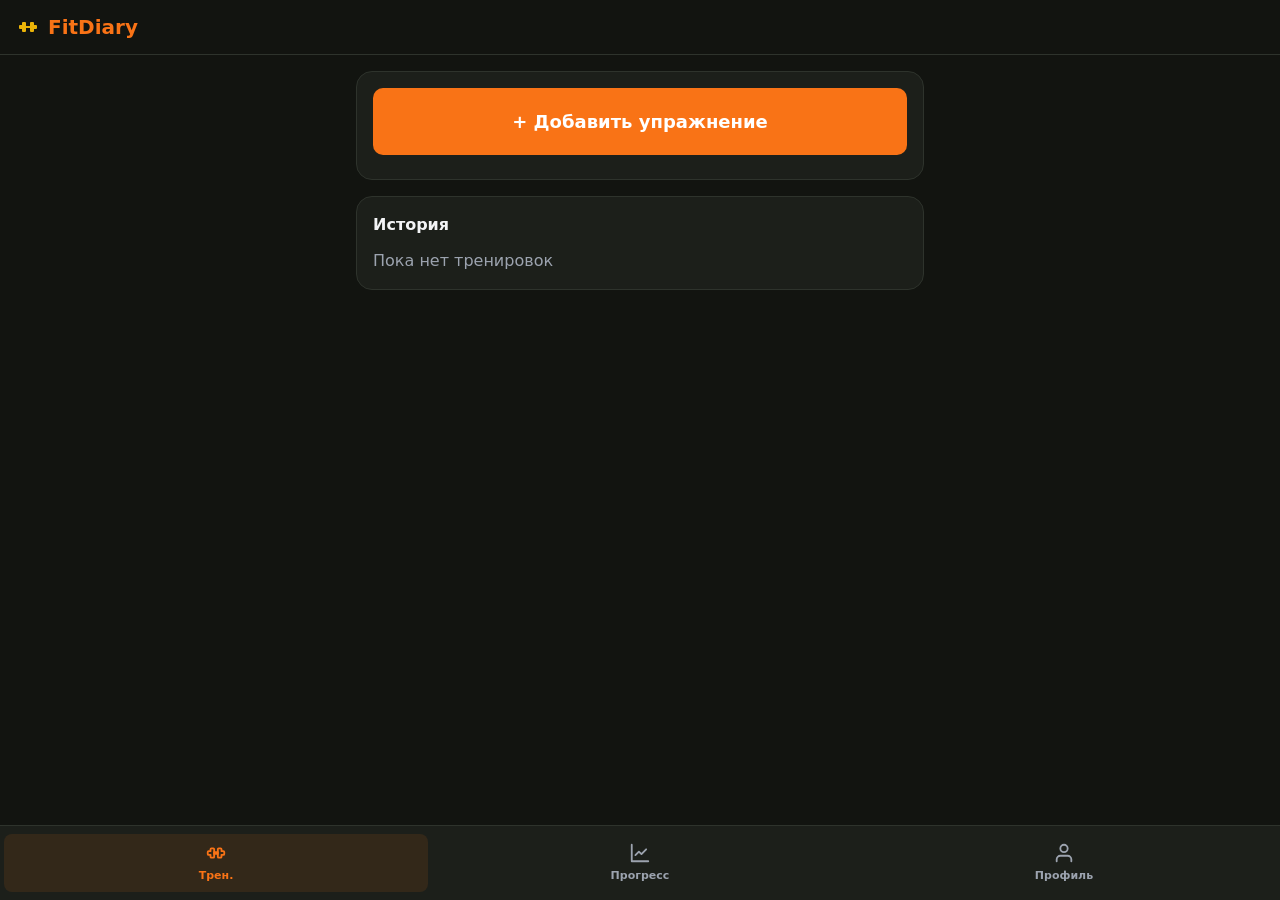
==== index.html @ 99a30a26 "Update index.html" ====
<!DOCTYPE html>
<html lang="ru">
<head>
<meta charset="utf-8">
<meta name="viewport" content="width=device-width,initial-scale=1,viewport-fit=cover">
<meta name="theme-color" content="#121410">
<title>FitDiary</title>
<link rel="manifest" href="manifest.json">
<link rel="stylesheet" href="style.css">
</head>
<body>

<div class="topbar">
  <h1>
    <svg viewBox="0 0 24 24"><path d="M4 14a1 1 0 0 1-1-1v-2a1 1 0 0 1 1-1h2V8a1 1 0 0 1 1-1h2a1 1 0 0 1 1 1v8a1 1 0 0 1-1 1H7a1 1 0 0 1-1-1v-2H4zm16 0a1 1 0 0 0 1-1v-2a1 1 0 0 0-1-1h-2V8a1 1 0 0 0-1-1h-2a1 1 0 0 0-1 1v8a1 1 0 0 0 1 1h2a1 1 0 0 0 1-1v-2h2z"/><path d="M10 11h4v2h-4z"/></svg>
    FitDiary
  </h1>
  <div id="timerDisplay" onclick="stopTimer()">00:00</div>
</div>

<main class="wrap">
  <!-- ТРЕНИРОВКА -->
  <section class="page on" id="page-workout">
    <div class="card">
      <button class="primary" onclick="openExModal()" style="padding: 20px; font-size: 18px;">+ Добавить упражнение</button>
    </div>

    <div id="activeSession" style="display:none;">
      <div class="card">
        <h2 id="sessionTitle">Тренировка</h2>
        <div id="sessionList"></div>
        <button class="primary" onclick="finishSession()" style="margin-top:15px;">Завершить тренировку</button>
        <button class="ghost" onclick="cancelSession()">Отменить</button>
      </div>
    </div>

    <div class="card">
      <h2>История</h2>
      <div id="historyList"></div>
    </div>
  </section>

  <!-- ПРОГРЕСС -->
  <section class="page" id="page-progress">
    <div class="card">
      <h2>Вес тела</h2>
      <div class="row">
        <div><label>Дата</label><input type="date" id="wDate"></div>
        <div><label>Вес (кг)</label><input type="number" id="wKg" step="0.1"></div>
      </div>
      <button class="primary" onclick="addWeight()">Сохранить</button>
      <div id="weightList" style="margin-top:15px;"></div>
    </div>

    <div class="card">
      <h2>Карта мышц</h2>
      <div id="muscleMap"></div>
    </div>
  </section>

  <!-- ПРОФИЛЬ -->
  <section class="page" id="page-profile">
    <div class="card" style="text-align:center;">
      <div class="avatar-container">
        <div class="avatar-flame" id="flameIcon">
          <svg viewBox="0 0 24 24" width="60" height="60" fill="var(--acc2)"><path d="M12 23c-4.4 0-8-3.6-8-8 0-3 2-5.7 4-7.5.5 2 1.5 3.5 3 4.5.5-4 3.5-7 7-8 0 3.5 2 6 3 7.5 1 1.5 1 3.5 1 3.5 0 4.4-3.6 8-8 8z"/></svg>
        </div>
        <div class="avatar-bg" id="profileAvatar"></div>
      </div>
      <input type="text" id="userName" placeholder="Ваше имя" style="text-align:center; font-size:20px; font-weight:700; background:transparent; border:none; border-bottom:1px solid var(--line);" onchange="saveName(this.value)">
    </div>

    <div class="card">
      <div class="streak-box">
        <div class="streak-num" id="streakDisplay">0</div>
        <div class="streak-label">🔥 дней подряд</div>
        <div style="font-size:12px; color:var(--muted); margin-top:10px;">Лучшая серия: <span id="bestStreak">0</span></div>
      </div>
    </div>

    <div class="card">
      <h2>Настройки</h2>
      <label>Пол (иконка)</label>
      <select id="genderSetting" onchange="saveGender(this.value)">
        <option value="male">Мужской</option>
        <option value="female">Женский</option>
      </select>
      <label>Таймер отдыха (сек)</label>
      <select id="timerSetting" onchange="saveTimer(this.value)">
        <option value="60">60</option>
        <option value="90">90</option>
        <option value="120">120</option>
      </select>
      <button class="danger" onclick="resetData()" style="margin-top:10px;">Сбросить все данные</button>
    </div>
  </section>
</main>

<!-- МОДАЛЬНОЕ ОКНО -->
<div class="modal" id="exModal">
  <div class="modal-content">
    <span class="modal-close" onclick="closeExModal()">&times;</span>
    <h3>База упражнений</h3>
    <input type="text" id="modalSearch" placeholder="Поиск..." onkeyup="filterEx()">
    <div id="exListContainer" style="overflow-y: auto; flex: 1;"></div>
  </div>
</div>

<nav class="bottom">
  <button data-tab="workout" class="on" onclick="switchTab('workout', this)">
    <svg viewBox="0 0 24 24"><path d="M4 14a1 1 0 0 1-1-1v-2a1 1 0 0 1 1-1h2V8a1 1 0 0 1 1-1h2a1 1 0 0 1 1 1v8a1 1 0 0 1-1 1H7a1 1 0 0 1-1-1v-2H4zm16 0a1 1 0 0 0 1-1v-2a1 1 0 0 0-1-1h-2V8a1 1 0 0 0-1-1h-2a1 1 0 0 0-1 1v8a1 1 0 0 0 1 1h2a1 1 0 0 0 1-1v-2h2z"/><path d="M10 11h4v2h-4z"/></svg>
    Трен.
  </button>
  <button data-tab="progress" onclick="switchTab('progress', this)">
    <svg viewBox="0 0 24 24"><path d="M3 3v18h18"/><path d="M18.7 8l-5.1 5.2-2.8-2.7L7 14.3"/></svg>
    Прогресс
  </button>
  <button data-tab="profile" onclick="switchTab('profile', this)">
    <svg viewBox="0 0 24 24"><path d="M20 21v-2a4 4 0 0 0-4-4H8a4 4 0 0 0-4 4v2"/><circle cx="12" cy="7" r="4"/></svg>
    Профиль
  </button>
</nav>

<script src="app.js"></script>
</body>
</html>
---- style.css ----
:root {
  --bg: #121410;
  --card: #1c1f1a;
  --line: #2e332c;
  --text: #f3f4f6;
  --muted: #9ca3af;
  --acc: #f97316;
  --acc2: #eab308;
  --ok: #22c55e;
  --del: #ef4444;
}
* { box-sizing: border-box; -webkit-tap-highlight-color: transparent; }
body { margin: 0; font: 16px/1.5 system-ui, -apple-system, sans-serif; background: var(--bg); color: var(--text); padding-bottom: 90px; }

/* ШАПКА */
.topbar { position: sticky; top: 0; z-index: 20; background: var(--bg); padding: 12px 16px; border-bottom: 1px solid var(--line); display: flex; justify-content: space-between; align-items: center; }
.topbar h1 { font-size: 20px; margin: 0; font-weight: 800; color: var(--acc); display: flex; align-items: center; gap: 8px; }
.topbar h1 svg { width: 24px; height: 24px; fill: var(--acc2); }
#timerDisplay { display: none; font-size: 20px; font-weight: 800; color: var(--acc2); background: rgba(234, 179, 8, 0.1); padding: 4px 12px; border-radius: 8px; border: 1px solid var(--acc2); cursor: pointer; }

/* СТРАНИЦЫ И КАРТОЧКИ */
.wrap { max-width: 600px; margin: 0 auto; padding: 16px; }
.page { display: none; }
.page.on { display: block; animation: fadeIn 0.3s ease-out; }
@keyframes fadeIn { from { opacity: 0; transform: translateY(5px); } to { opacity: 1; transform: translateY(0); } }
.card { background: var(--card); border: 1px solid var(--line); border-radius: 16px; padding: 16px; margin-bottom: 16px; }
h2 { font-size: 16px; margin: 0 0 12px; color: var(--text); font-weight: 700; display: flex; justify-content: space-between; align-items: center; }
label { display: block; font-size: 13px; color: var(--muted); margin-bottom: 6px; }

/* ИНПУТЫ И КНОПКИ */
input, select { width: 100%; padding: 12px; border-radius: 10px; border: 1px solid var(--line); background: var(--bg); color: var(--text); font-size: 16px; margin-bottom: 10px; }
input:focus, select:focus { outline: none; border-color: var(--acc); }
.row { display: grid; grid-template-columns: 1fr 1fr; gap: 10px; }
button { font: inherit; cursor: pointer; border-radius: 10px; border: none; background: var(--line); color: var(--text); padding: 14px; font-weight: 700; width: 100%; margin-bottom: 8px; transition: 0.1s; display: flex; align-items: center; justify-content: center; gap: 8px; }
button:active { transform: scale(0.98); }
button.primary { background: var(--acc); color: #fff; }
button.ghost { background: transparent; border: 1px dashed var(--line); }
button.danger { background: rgba(239, 68, 68, 0.1); color: var(--del); border: 1px solid var(--del); }

/* МОДАЛЬНОЕ ОКНО */
.modal { position: fixed; top: 0; left: 0; right: 0; bottom: 0; background: rgba(0,0,0,0.8); z-index: 1000; display: none; align-items: center; justify-content: center; padding: 20px; }
.modal.on { display: flex; }
.modal-content { background: var(--card); border-radius: 16px; padding: 20px; width: 100%; max-width: 400px; position: relative; display: flex; flex-direction: column; max-height: 80vh; }
.modal-close { position: absolute; top: 10px; right: 15px; font-size: 28px; cursor: pointer; color: var(--muted); }
.ex-cat { font-size: 12px; font-weight: 800; color: var(--acc); margin: 15px 0 5px 0; text-transform: uppercase; }
.ex-item { padding: 12px; border-bottom: 1px solid var(--line); font-size: 15px; cursor: pointer; display: flex; justify-content: space-between; align-items: center; }
.ex-item:active { background: var(--line); }
.ex-item::after { content: '+'; font-size: 20px; color: var(--acc); font-weight: bold; }

/* ТРЕНИРОВКА */
.sess-ex { background: var(--bg); border-radius: 10px; padding: 12px; margin-bottom: 10px; border-left: 3px solid var(--acc); }
.sess-ex-title { font-weight: 700; font-size: 16px; margin-bottom: 4px; color: var(--text); }
.last-time { font-size: 12px; color: var(--acc2); margin-bottom: 10px; font-weight: 600; }
.set-row { display: flex; align-items: center; gap: 8px; margin-bottom: 6px; }
.set-num { font-size: 12px; color: var(--muted); width: 50px; font-weight: 700; }
.set-row input { margin: 0; padding: 8px; font-size: 14px; text-align: center; }
.set-row button { width: 36px; padding: 8px; margin: 0; background: rgba(239, 68, 68, 0.1); color: var(--del); font-size: 18px; line-height: 1; border-radius: 8px; }

/* ИСТОРИЯ */
.hist-item { background: var(--bg); border-radius: 12px; padding: 12px; margin-bottom: 10px; border: 1px solid var(--line); }
.hist-header { display: flex; justify-content: space-between; align-items: center; border-bottom: 1px solid var(--line); padding-bottom: 8px; margin-bottom: 8px; }
.hist-date { font-weight: 700; color: var(--acc); font-size: 15px; }
.hist-total { font-size: 12px; color: var(--muted); background: var(--card); padding: 2px 8px; border-radius: 10px; }
.hist-ex { font-size: 13px; margin-bottom: 4px; display: flex; justify-content: space-between; }
.hist-ex-name { font-weight: 600; }
.hist-ex-sets { color: var(--muted); }

/* ПРОФИЛЬ И АВАТАР */
.avatar-container { position: relative; width: 100px; height: 100px; margin: 0 auto 15px; }
.avatar-bg { width: 100%; height: 100%; border-radius: 50%; background: var(--bg); border: 2px solid var(--line); display: flex; align-items: center; justify-content: center; overflow: hidden; position: relative; z-index: 2; }
.avatar-bg svg { width: 60px; height: 60px; fill: var(--muted); }
.avatar-flame { position: absolute; top: -15px; left: 50%; transform: translateX(-50%); z-index: 1; opacity: 0; transition: 0.5s; }
.avatar-flame.active { opacity: 1; }
.streak-box { text-align: center; }
.streak-num { font-size: 48px; font-weight: 900; color: var(--acc2); line-height: 1; text-shadow: 0 0 20px rgba(234, 179, 8, 0.3); }
.streak-label { font-size: 14px; color: var(--muted); margin-top: 5px; }

/* НИЖНЯЯ ПАНЕЛЬ */
.bottom { position: fixed; left: 0; right: 0; bottom: 0; z-index: 999; display: flex; background: var(--card); border-top: 1px solid var(--line); padding: 8px 4px; padding-bottom: calc(8px + env(safe-area-inset-bottom)); }
.bottom button { flex: 1; background: transparent; color: var(--muted); padding: 8px; font-size: 11px; border-radius: 8px; margin: 0; display: flex; flex-direction: column; align-items: center; gap: 4px; font-weight: 700; }
.bottom button svg { width: 22px; height: 22px; stroke: currentColor; fill: none; stroke-width: 2; stroke-linecap: round; stroke-linejoin: round; }
.bottom button.on { color: var(--acc); background: rgba(249, 115, 22, 0.1); }

/* КАРТА МЫШЦ */
.muscle-bar { display: flex; align-items: center; margin-bottom: 8px; font-size: 14px; }
.muscle-name { width: 80px; color: var(--muted); }
.muscle-progress { flex: 1; height: 10px; background: var(--bg); border-radius: 5px; overflow: hidden; margin: 0 10px; }
.muscle-fill { height: 100%; background: var(--acc); border-radius: 5px; }
.muscle-percent { width: 40px; text-align: right; font-weight: 700; }
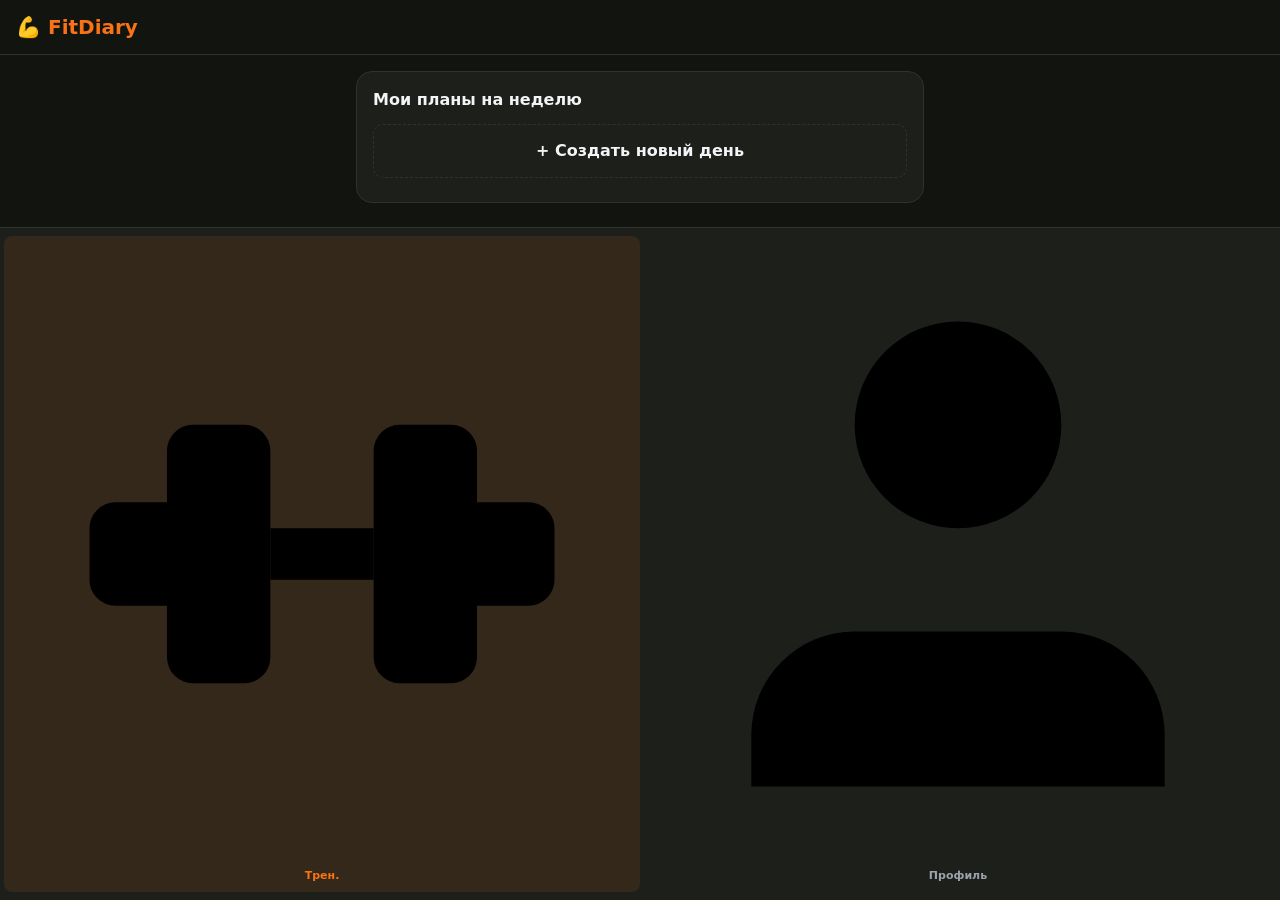
==== commit d2d4a3a5: "Update index.html" ====
--- a/index.html
+++ b/index.html
@@ -11,80 +11,41 @@
 <body>
 
 <div class="topbar">
-  <h1>
-    <svg viewBox="0 0 24 24"><path d="M4 14a1 1 0 0 1-1-1v-2a1 1 0 0 1 1-1h2V8a1 1 0 0 1 1-1h2a1 1 0 0 1 1 1v8a1 1 0 0 1-1 1H7a1 1 0 0 1-1-1v-2H4zm16 0a1 1 0 0 0 1-1v-2a1 1 0 0 0-1-1h-2V8a1 1 0 0 0-1-1h-2a1 1 0 0 0-1 1v8a1 1 0 0 0 1 1h2a1 1 0 0 0 1-1v-2h2z"/><path d="M10 11h4v2h-4z"/></svg>
-    FitDiary
-  </h1>
+  <h1>💪 FitDiary</h1>
   <div id="timerDisplay" onclick="stopTimer()">00:00</div>
 </div>
 
 <main class="wrap">
   <!-- ТРЕНИРОВКА -->
   <section class="page on" id="page-workout">
+    
     <div class="card">
-      <button class="primary" onclick="openExModal()" style="padding: 20px; font-size: 18px;">+ Добавить упражнение</button>
+      <h2>Мои планы на неделю</h2>
+      <div id="planList"></div>
+      <button class="ghost" onclick="createNewDay()">+ Создать новый день</button>
     </div>
 
     <div id="activeSession" style="display:none;">
       <div class="card">
         <h2 id="sessionTitle">Тренировка</h2>
         <div id="sessionList"></div>
-        <button class="primary" onclick="finishSession()" style="margin-top:15px;">Завершить тренировку</button>
+        <button class="primary" onclick="finishSession()" style="margin-top:15px;">Завершить</button>
         <button class="ghost" onclick="cancelSession()">Отменить</button>
       </div>
-    </div>
-
-    <div class="card">
-      <h2>История</h2>
-      <div id="historyList"></div>
-    </div>
-  </section>
-
-  <!-- ПРОГРЕСС -->
-  <section class="page" id="page-progress">
-    <div class="card">
-      <h2>Вес тела</h2>
-      <div class="row">
-        <div><label>Дата</label><input type="date" id="wDate"></div>
-        <div><label>Вес (кг)</label><input type="number" id="wKg" step="0.1"></div>
-      </div>
-      <button class="primary" onclick="addWeight()">Сохранить</button>
-      <div id="weightList" style="margin-top:15px;"></div>
-    </div>
-
-    <div class="card">
-      <h2>Карта мышц</h2>
-      <div id="muscleMap"></div>
     </div>
   </section>
 
   <!-- ПРОФИЛЬ -->
   <section class="page" id="page-profile">
     <div class="card" style="text-align:center;">
-      <div class="avatar-container">
-        <div class="avatar-flame" id="flameIcon">
-          <svg viewBox="0 0 24 24" width="60" height="60" fill="var(--acc2)"><path d="M12 23c-4.4 0-8-3.6-8-8 0-3 2-5.7 4-7.5.5 2 1.5 3.5 3 4.5.5-4 3.5-7 7-8 0 3.5 2 6 3 7.5 1 1.5 1 3.5 1 3.5 0 4.4-3.6 8-8 8z"/></svg>
-        </div>
-        <div class="avatar-bg" id="profileAvatar"></div>
+      <div class="avatar-bg">
+        <svg viewBox="0 0 24 24"><circle cx="12" cy="5" r="3"/><path d="M9 10h6v7h-2v6h-2v-6H9v-7z"/></svg>
       </div>
       <input type="text" id="userName" placeholder="Ваше имя" style="text-align:center; font-size:20px; font-weight:700; background:transparent; border:none; border-bottom:1px solid var(--line);" onchange="saveName(this.value)">
     </div>
 
     <div class="card">
-      <div class="streak-box">
-        <div class="streak-num" id="streakDisplay">0</div>
-        <div class="streak-label">🔥 дней подряд</div>
-        <div style="font-size:12px; color:var(--muted); margin-top:10px;">Лучшая серия: <span id="bestStreak">0</span></div>
-      </div>
-    </div>
-
-    <div class="card">
       <h2>Настройки</h2>
-      <label>Пол (иконка)</label>
-      <select id="genderSetting" onchange="saveGender(this.value)">
-        <option value="male">Мужской</option>
-        <option value="female">Женский</option>
-      </select>
       <label>Таймер отдыха (сек)</label>
       <select id="timerSetting" onchange="saveTimer(this.value)">
         <option value="60">60</option>
@@ -96,11 +57,11 @@
   </section>
 </main>
 
-<!-- МОДАЛЬНОЕ ОКНО -->
+<!-- МОДАЛЬНОЕ ОКНО (ВЫБОР УПРАЖНЕНИЙ) -->
 <div class="modal" id="exModal">
   <div class="modal-content">
     <span class="modal-close" onclick="closeExModal()">&times;</span>
-    <h3>База упражнений</h3>
+    <h3 id="modalTitle">Выбор</h3>
     <input type="text" id="modalSearch" placeholder="Поиск..." onkeyup="filterEx()">
     <div id="exListContainer" style="overflow-y: auto; flex: 1;"></div>
   </div>
@@ -111,10 +72,6 @@
     <svg viewBox="0 0 24 24"><path d="M4 14a1 1 0 0 1-1-1v-2a1 1 0 0 1 1-1h2V8a1 1 0 0 1 1-1h2a1 1 0 0 1 1 1v8a1 1 0 0 1-1 1H7a1 1 0 0 1-1-1v-2H4zm16 0a1 1 0 0 0 1-1v-2a1 1 0 0 0-1-1h-2V8a1 1 0 0 0-1-1h-2a1 1 0 0 0-1 1v8a1 1 0 0 0 1 1h2a1 1 0 0 0 1-1v-2h2z"/><path d="M10 11h4v2h-4z"/></svg>
     Трен.
   </button>
-  <button data-tab="progress" onclick="switchTab('progress', this)">
-    <svg viewBox="0 0 24 24"><path d="M3 3v18h18"/><path d="M18.7 8l-5.1 5.2-2.8-2.7L7 14.3"/></svg>
-    Прогресс
-  </button>
   <button data-tab="profile" onclick="switchTab('profile', this)">
     <svg viewBox="0 0 24 24"><path d="M20 21v-2a4 4 0 0 0-4-4H8a4 4 0 0 0-4 4v2"/><circle cx="12" cy="7" r="4"/></svg>
     Профиль
--- a/style.css
+++ b/style.css
@@ -1,43 +1,29 @@
 :root {
-  --bg: #121410;
-  --card: #1c1f1a;
-  --line: #2e332c;
-  --text: #f3f4f6;
-  --muted: #9ca3af;
-  --acc: #f97316;
-  --acc2: #eab308;
-  --ok: #22c55e;
-  --del: #ef4444;
+  --bg: #121410; --card: #1c1f1a; --line: #2e332c; --text: #f3f4f6;
+  --muted: #9ca3af; --acc: #f97316; --acc2: #eab308; --ok: #22c55e; --del: #ef4444;
 }
 * { box-sizing: border-box; -webkit-tap-highlight-color: transparent; }
-body { margin: 0; font: 16px/1.5 system-ui, -apple-system, sans-serif; background: var(--bg); color: var(--text); padding-bottom: 90px; }
+body { margin: 0; font: 16px/1.5 system-ui, sans-serif; background: var(--bg); color: var(--text); padding-bottom: 90px; }
 
-/* ШАПКА */
 .topbar { position: sticky; top: 0; z-index: 20; background: var(--bg); padding: 12px 16px; border-bottom: 1px solid var(--line); display: flex; justify-content: space-between; align-items: center; }
-.topbar h1 { font-size: 20px; margin: 0; font-weight: 800; color: var(--acc); display: flex; align-items: center; gap: 8px; }
-.topbar h1 svg { width: 24px; height: 24px; fill: var(--acc2); }
+.topbar h1 { font-size: 20px; margin: 0; font-weight: 800; color: var(--acc); }
 #timerDisplay { display: none; font-size: 20px; font-weight: 800; color: var(--acc2); background: rgba(234, 179, 8, 0.1); padding: 4px 12px; border-radius: 8px; border: 1px solid var(--acc2); cursor: pointer; }
 
-/* СТРАНИЦЫ И КАРТОЧКИ */
 .wrap { max-width: 600px; margin: 0 auto; padding: 16px; }
 .page { display: none; }
-.page.on { display: block; animation: fadeIn 0.3s ease-out; }
-@keyframes fadeIn { from { opacity: 0; transform: translateY(5px); } to { opacity: 1; transform: translateY(0); } }
+.page.on { display: block; }
 .card { background: var(--card); border: 1px solid var(--line); border-radius: 16px; padding: 16px; margin-bottom: 16px; }
 h2 { font-size: 16px; margin: 0 0 12px; color: var(--text); font-weight: 700; display: flex; justify-content: space-between; align-items: center; }
 label { display: block; font-size: 13px; color: var(--muted); margin-bottom: 6px; }
 
-/* ИНПУТЫ И КНОПКИ */
 input, select { width: 100%; padding: 12px; border-radius: 10px; border: 1px solid var(--line); background: var(--bg); color: var(--text); font-size: 16px; margin-bottom: 10px; }
-input:focus, select:focus { outline: none; border-color: var(--acc); }
-.row { display: grid; grid-template-columns: 1fr 1fr; gap: 10px; }
 button { font: inherit; cursor: pointer; border-radius: 10px; border: none; background: var(--line); color: var(--text); padding: 14px; font-weight: 700; width: 100%; margin-bottom: 8px; transition: 0.1s; display: flex; align-items: center; justify-content: center; gap: 8px; }
-button:active { transform: scale(0.98); }
 button.primary { background: var(--acc); color: #fff; }
 button.ghost { background: transparent; border: 1px dashed var(--line); }
 button.danger { background: rgba(239, 68, 68, 0.1); color: var(--del); border: 1px solid var(--del); }
+.row { display: grid; grid-template-columns: 1fr 1fr; gap: 10px; }
 
-/* МОДАЛЬНОЕ ОКНО */
+/* Модальное окно */
 .modal { position: fixed; top: 0; left: 0; right: 0; bottom: 0; background: rgba(0,0,0,0.8); z-index: 1000; display: none; align-items: center; justify-content: center; padding: 20px; }
 .modal.on { display: flex; }
 .modal-content { background: var(--card); border-radius: 16px; padding: 20px; width: 100%; max-width: 400px; position: relative; display: flex; flex-direction: column; max-height: 80vh; }
@@ -47,43 +33,22 @@
 .ex-item:active { background: var(--line); }
 .ex-item::after { content: '+'; font-size: 20px; color: var(--acc); font-weight: bold; }
 
-/* ТРЕНИРОВКА */
+/* План и тренировка */
+.day-plan { background: var(--bg); border-radius: 12px; padding: 12px; margin-bottom: 10px; border-left: 3px solid var(--acc); display: flex; justify-content: space-between; align-items: center; }
+.day-plan-title { font-weight: 700; font-size: 16px; color: var(--text); }
+.day-plan-info { font-size: 12px; color: var(--muted); }
 .sess-ex { background: var(--bg); border-radius: 10px; padding: 12px; margin-bottom: 10px; border-left: 3px solid var(--acc); }
 .sess-ex-title { font-weight: 700; font-size: 16px; margin-bottom: 4px; color: var(--text); }
-.last-time { font-size: 12px; color: var(--acc2); margin-bottom: 10px; font-weight: 600; }
 .set-row { display: flex; align-items: center; gap: 8px; margin-bottom: 6px; }
 .set-num { font-size: 12px; color: var(--muted); width: 50px; font-weight: 700; }
 .set-row input { margin: 0; padding: 8px; font-size: 14px; text-align: center; }
 .set-row button { width: 36px; padding: 8px; margin: 0; background: rgba(239, 68, 68, 0.1); color: var(--del); font-size: 18px; line-height: 1; border-radius: 8px; }
 
-/* ИСТОРИЯ */
-.hist-item { background: var(--bg); border-radius: 12px; padding: 12px; margin-bottom: 10px; border: 1px solid var(--line); }
-.hist-header { display: flex; justify-content: space-between; align-items: center; border-bottom: 1px solid var(--line); padding-bottom: 8px; margin-bottom: 8px; }
-.hist-date { font-weight: 700; color: var(--acc); font-size: 15px; }
-.hist-total { font-size: 12px; color: var(--muted); background: var(--card); padding: 2px 8px; border-radius: 10px; }
-.hist-ex { font-size: 13px; margin-bottom: 4px; display: flex; justify-content: space-between; }
-.hist-ex-name { font-weight: 600; }
-.hist-ex-sets { color: var(--muted); }
-
-/* ПРОФИЛЬ И АВАТАР */
-.avatar-container { position: relative; width: 100px; height: 100px; margin: 0 auto 15px; }
-.avatar-bg { width: 100%; height: 100%; border-radius: 50%; background: var(--bg); border: 2px solid var(--line); display: flex; align-items: center; justify-content: center; overflow: hidden; position: relative; z-index: 2; }
-.avatar-bg svg { width: 60px; height: 60px; fill: var(--muted); }
-.avatar-flame { position: absolute; top: -15px; left: 50%; transform: translateX(-50%); z-index: 1; opacity: 0; transition: 0.5s; }
-.avatar-flame.active { opacity: 1; }
-.streak-box { text-align: center; }
-.streak-num { font-size: 48px; font-weight: 900; color: var(--acc2); line-height: 1; text-shadow: 0 0 20px rgba(234, 179, 8, 0.3); }
-.streak-label { font-size: 14px; color: var(--muted); margin-top: 5px; }
-
-/* НИЖНЯЯ ПАНЕЛЬ */
+/* Нижняя панель */
 .bottom { position: fixed; left: 0; right: 0; bottom: 0; z-index: 999; display: flex; background: var(--card); border-top: 1px solid var(--line); padding: 8px 4px; padding-bottom: calc(8px + env(safe-area-inset-bottom)); }
 .bottom button { flex: 1; background: transparent; color: var(--muted); padding: 8px; font-size: 11px; border-radius: 8px; margin: 0; display: flex; flex-direction: column; align-items: center; gap: 4px; font-weight: 700; }
-.bottom button svg { width: 22px; height: 22px; stroke: currentColor; fill: none; stroke-width: 2; stroke-linecap: round; stroke-linejoin: round; }
 .bottom button.on { color: var(--acc); background: rgba(249, 115, 22, 0.1); }
 
-/* КАРТА МЫШЦ */
-.muscle-bar { display: flex; align-items: center; margin-bottom: 8px; font-size: 14px; }
-.muscle-name { width: 80px; color: var(--muted); }
-.muscle-progress { flex: 1; height: 10px; background: var(--bg); border-radius: 5px; overflow: hidden; margin: 0 10px; }
-.muscle-fill { height: 100%; background: var(--acc); border-radius: 5px; }
-.muscle-percent { width: 40px; text-align: right; font-weight: 700; }
+/* Профиль (Аватар) */
+.avatar-bg { width: 100px; height: 100px; border-radius: 50%; background: var(--bg); border: 2px solid var(--line); display: flex; align-items: center; justify-content: center; margin: 0 auto 15px; }
+.avatar-bg svg { width: 60px; height: 60px; fill: var(--acc); }
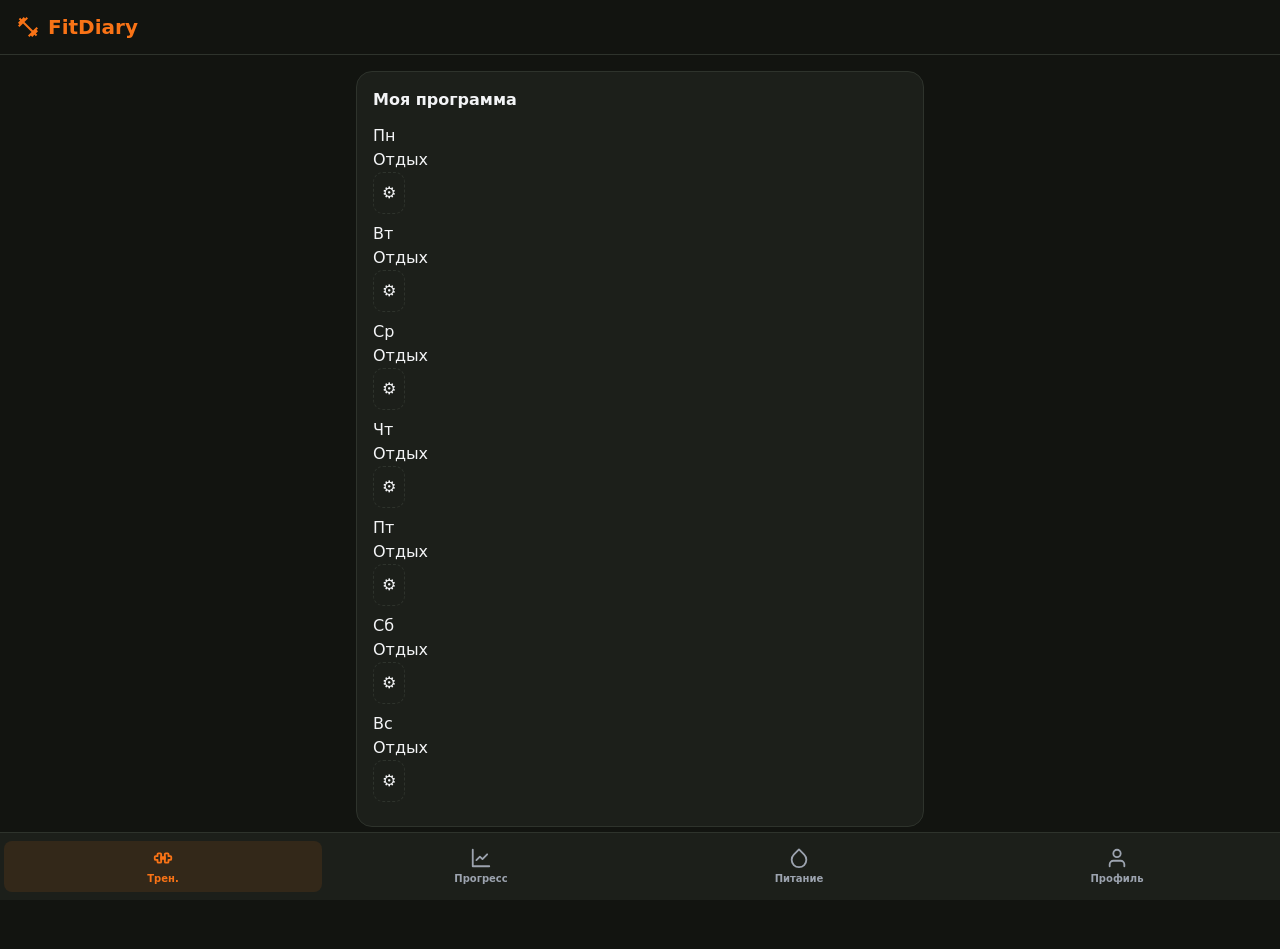
==== commit c6faa4c2: "Update index.html" ====
--- a/index.html
+++ b/index.html
@@ -11,18 +11,19 @@
 <body>
 
 <div class="topbar">
-  <h1>💪 FitDiary</h1>
+  <h1>
+    <svg viewBox="0 0 24 24" width="24" height="24" fill="var(--acc)"><path d="M20.57 14.86L22 13.43 20.57 12 17 15.57 8.43 7 12 3.43 10.57 2 9.14 3.43 7.71 2 5.57 4.14 4.14 2.71 2.71 4.14l1.43 1.43L2 7.71l1.43 1.43L2 10.57 3.43 12 7 8.43 15.57 17 12 20.57 13.43 22l1.43-1.43L16.29 22l2.14-2.14 1.43 1.43 1.43-1.43-1.43-1.43L22 16.29z"/></svg>
+    FitDiary
+  </h1>
   <div id="timerDisplay" onclick="stopTimer()">00:00</div>
 </div>
 
 <main class="wrap">
   <!-- ТРЕНИРОВКА -->
   <section class="page on" id="page-workout">
-    
     <div class="card">
-      <h2>Мои планы на неделю</h2>
+      <h2>Моя программа</h2>
       <div id="planList"></div>
-      <button class="ghost" onclick="createNewDay()">+ Создать новый день</button>
     </div>
 
     <div id="activeSession" style="display:none;">
@@ -32,6 +33,68 @@
         <button class="primary" onclick="finishSession()" style="margin-top:15px;">Завершить</button>
         <button class="ghost" onclick="cancelSession()">Отменить</button>
       </div>
+    </div>
+  </section>
+
+  <!-- ПРОГРЕСС -->
+  <section class="page" id="page-progress">
+    <div class="card">
+      <h2>Вес тела</h2>
+      <div class="row">
+        <div><label>Дата</label><input type="date" id="wDate"></div>
+        <div><label>Вес (кг)</label><input type="number" id="wKg" step="0.1"></div>
+      </div>
+      <button class="primary" onclick="addWeight()">Сохранить</button>
+      <div id="weightResult" class="gap" style="margin-top:10px;"></div>
+    </div>
+
+    <div class="card">
+      <h2>Замеры тела</h2>
+      <div class="row">
+        <div><label>Талия (см)</label><input type="number" id="mWaist" step="0.1"></div>
+        <div><label>Грудь (см)</label><input type="number" id="mChest" step="0.1"></div>
+        <div><label>Бицепс (см)</label><input type="number" id="mBiceps" step="0.1"></div>
+      </div>
+      <button class="primary" onclick="saveMeasure()">Сохранить</button>
+      <div id="measureResult" class="gap" style="margin-top:10px;"></div>
+    </div>
+
+    <div class="card">
+      <h2>Карта мышц</h2>
+      <div id="muscleMap"></div>
+    </div>
+
+    <div class="card">
+      <h2>История упражнений</h2>
+      <select id="historyEx" onchange="renderHistoryEx()"></select>
+      <div id="historyResult" class="gap" style="margin-top:10px;"></div>
+    </div>
+  </section>
+
+  <!-- ПИТАНИЕ -->
+  <section class="page" id="page-nutrition">
+    <div class="card water-card">
+      <h2 style="color:#fff;">Вода</h2>
+      <div style="font-size:24px; font-weight:800;" id="waterText">0 / 2000 мл</div>
+      <div class="water-progress"><div class="water-fill" id="waterFill"></div></div>
+      <div class="water-btns">
+        <button onclick="addWater(500)">+ 0.5 л</button>
+        <button onclick="addWater(1000)">+ 1 л</button>
+        <button onclick="addWater(1500)">+ 1.5 л</button>
+        <button onclick="addWater(2000)">+ 2 л</button>
+      </div>
+    </div>
+
+    <div class="card">
+      <h2>Калькулятор БЖУ</h2>
+      <div class="row">
+        <div><label>Пол</label><select id="bjuGender"><option value="male">Мужской</option><option value="female">Женский</option></select></div>
+        <div><label>Вес (кг)</label><input type="number" id="bjuWeight"></div>
+        <div><label>Рост (см)</label><input type="number" id="bjuHeight"></div>
+        <div><label>Возраст</label><input type="number" id="bjuAge"></div>
+      </div>
+      <button class="primary" onclick="calcBJU()">Рассчитать</button>
+      <div id="bjuResult" class="gap" style="margin-top:10px;"></div>
     </div>
   </section>
 
@@ -45,25 +108,43 @@
     </div>
 
     <div class="card">
+      <h2>Серия</h2>
+      <div class="streak-num" id="streakDisplay">0</div>
+      <div style="text-align:center; font-size:12px; color:var(--muted);">дней подряд</div>
+    </div>
+
+    <div class="card">
+      <h2>Достижения</h2>
+      <div class="ach-grid" id="achList"></div>
+    </div>
+
+    <div class="card">
       <h2>Настройки</h2>
-      <label>Таймер отдыха (сек)</label>
+      <label>Таймер (сек)</label>
       <select id="timerSetting" onchange="saveTimer(this.value)">
         <option value="60">60</option>
         <option value="90">90</option>
         <option value="120">120</option>
       </select>
-      <button class="danger" onclick="resetData()" style="margin-top:10px;">Сбросить все данные</button>
+      <button class="danger" onclick="resetData()" style="margin-top:10px;">Сбросить всё</button>
     </div>
   </section>
 </main>
 
-<!-- МОДАЛЬНОЕ ОКНО (ВЫБОР УПРАЖНЕНИЙ) -->
+<!-- МОДАЛКА УПРАЖНЕНИЙ -->
 <div class="modal" id="exModal">
   <div class="modal-content">
     <span class="modal-close" onclick="closeExModal()">&times;</span>
-    <h3 id="modalTitle">Выбор</h3>
-    <input type="text" id="modalSearch" placeholder="Поиск..." onkeyup="filterEx()">
-    <div id="exListContainer" style="overflow-y: auto; flex: 1;"></div>
+    <h3 style="margin-top:0;">База упражнений</h3>
+    <div style="overflow-y:auto; flex:1;" id="exModalBody"></div>
+  </div>
+</div>
+
+<!-- МОДАЛКА ДОСТИЖЕНИЙ -->
+<div class="modal" id="achModal">
+  <div class="modal-content">
+    <span class="modal-close" onclick="document.getElementById('achModal').classList.remove('on')">&times;</span>
+    <div id="achModalBody"></div>
   </div>
 </div>
 
@@ -71,6 +152,14 @@
   <button data-tab="workout" class="on" onclick="switchTab('workout', this)">
     <svg viewBox="0 0 24 24"><path d="M4 14a1 1 0 0 1-1-1v-2a1 1 0 0 1 1-1h2V8a1 1 0 0 1 1-1h2a1 1 0 0 1 1 1v8a1 1 0 0 1-1 1H7a1 1 0 0 1-1-1v-2H4zm16 0a1 1 0 0 0 1-1v-2a1 1 0 0 0-1-1h-2V8a1 1 0 0 0-1-1h-2a1 1 0 0 0-1 1v8a1 1 0 0 0 1 1h2a1 1 0 0 0 1-1v-2h2z"/><path d="M10 11h4v2h-4z"/></svg>
     Трен.
+  </button>
+  <button data-tab="progress" onclick="switchTab('progress', this)">
+    <svg viewBox="0 0 24 24"><path d="M3 3v18h18"/><path d="M18.7 8l-5.1 5.2-2.8-2.7L7 14.3"/></svg>
+    Прогресс
+  </button>
+  <button data-tab="nutrition" onclick="switchTab('nutrition', this)">
+    <svg viewBox="0 0 24 24"><path d="M12 2.69l5.66 5.66a8 8 0 1 1-11.31 0z"/></svg>
+    Питание
   </button>
   <button data-tab="profile" onclick="switchTab('profile', this)">
     <svg viewBox="0 0 24 24"><path d="M20 21v-2a4 4 0 0 0-4-4H8a4 4 0 0 0-4 4v2"/><circle cx="12" cy="7" r="4"/></svg>
@@ -80,4 +169,4 @@
 
 <script src="app.js"></script>
 </body>
-</html>
+        </html>
--- a/style.css
+++ b/style.css
@@ -3,52 +3,75 @@
   --muted: #9ca3af; --acc: #f97316; --acc2: #eab308; --ok: #22c55e; --del: #ef4444;
 }
 * { box-sizing: border-box; -webkit-tap-highlight-color: transparent; }
-body { margin: 0; font: 16px/1.5 system-ui, sans-serif; background: var(--bg); color: var(--text); padding-bottom: 90px; }
+body { margin: 0; font: 16px/1.5 system-ui, -apple-system, sans-serif; background: var(--bg); color: var(--text); padding-bottom: 90px; }
 
+/* ШАПКА */
 .topbar { position: sticky; top: 0; z-index: 20; background: var(--bg); padding: 12px 16px; border-bottom: 1px solid var(--line); display: flex; justify-content: space-between; align-items: center; }
-.topbar h1 { font-size: 20px; margin: 0; font-weight: 800; color: var(--acc); }
-#timerDisplay { display: none; font-size: 20px; font-weight: 800; color: var(--acc2); background: rgba(234, 179, 8, 0.1); padding: 4px 12px; border-radius: 8px; border: 1px solid var(--acc2); cursor: pointer; }
+.topbar h1 { font-size: 20px; margin: 0; font-weight: 800; color: var(--acc); display: flex; align-items: center; gap: 8px; }
+#timerDisplay { display: none; font-size: 20px; font-weight: 800; color: var(--acc2); background: rgba(234,179,8,0.1); padding: 4px 12px; border-radius: 8px; border: 1px solid var(--acc2); cursor: pointer; }
 
+/* СТРАНИЦЫ */
 .wrap { max-width: 600px; margin: 0 auto; padding: 16px; }
 .page { display: none; }
-.page.on { display: block; }
+.page.on { display: block; animation: fadeIn 0.3s ease-out; }
+@keyframes fadeIn { from { opacity: 0; transform: translateY(5px); } to { opacity: 1; transform: translateY(0); } }
 .card { background: var(--card); border: 1px solid var(--line); border-radius: 16px; padding: 16px; margin-bottom: 16px; }
 h2 { font-size: 16px; margin: 0 0 12px; color: var(--text); font-weight: 700; display: flex; justify-content: space-between; align-items: center; }
 label { display: block; font-size: 13px; color: var(--muted); margin-bottom: 6px; }
 
+/* ИНПУТЫ И КНОПКИ */
 input, select { width: 100%; padding: 12px; border-radius: 10px; border: 1px solid var(--line); background: var(--bg); color: var(--text); font-size: 16px; margin-bottom: 10px; }
+input:focus, select:focus { outline: none; border-color: var(--acc); }
+.row { display: grid; grid-template-columns: 1fr 1fr; gap: 10px; }
 button { font: inherit; cursor: pointer; border-radius: 10px; border: none; background: var(--line); color: var(--text); padding: 14px; font-weight: 700; width: 100%; margin-bottom: 8px; transition: 0.1s; display: flex; align-items: center; justify-content: center; gap: 8px; }
 button.primary { background: var(--acc); color: #fff; }
 button.ghost { background: transparent; border: 1px dashed var(--line); }
-button.danger { background: rgba(239, 68, 68, 0.1); color: var(--del); border: 1px solid var(--del); }
-.row { display: grid; grid-template-columns: 1fr 1fr; gap: 10px; }
+button.danger { background: rgba(239,68,68,0.1); color: var(--del); border: 1px solid var(--del); }
 
-/* Модальное окно */
+/* АККОРДЕОН */
+.acc-item { border-bottom: 1px solid var(--line); }
+.acc-header { padding: 15px 0; font-weight: 700; font-size: 16px; display: flex; justify-content: space-between; align-items: center; cursor: pointer; color: var(--acc); }
+.acc-header svg { transition: transform 0.3s; width: 20px; height: 20px; stroke: var(--acc); fill: none; stroke-width: 2; }
+.acc-header.open svg { transform: rotate(180deg); }
+.acc-body { display: none; padding-bottom: 10px; }
+.acc-body.open { display: block; }
+.ex-list-item { padding: 10px 15px; font-size: 15px; border-radius: 8px; cursor: pointer; display: flex; justify-content: space-between; }
+.ex-list-item:active { background: var(--line); }
+.ex-list-item::after { content: '+'; color: var(--acc); font-weight: bold; }
+
+/* ВОДА */
+.water-card { background: linear-gradient(135deg, #0284c7, #0369a1); color: #fff; border: none; }
+.water-progress { width: 100%; height: 15px; background: rgba(255,255,255,0.2); border-radius: 10px; margin: 10px 0; overflow: hidden; }
+.water-fill { height: 100%; background: #fff; width: 0%; transition: width 0.3s; }
+.water-btns { display: grid; grid-template-columns: 1fr 1fr; gap: 8px; margin-top: 10px; }
+.water-btns button { background: rgba(255,255,255,0.2); color: #fff; padding: 10px; margin: 0; }
+
+/* МОДАЛКА */
 .modal { position: fixed; top: 0; left: 0; right: 0; bottom: 0; background: rgba(0,0,0,0.8); z-index: 1000; display: none; align-items: center; justify-content: center; padding: 20px; }
 .modal.on { display: flex; }
 .modal-content { background: var(--card); border-radius: 16px; padding: 20px; width: 100%; max-width: 400px; position: relative; display: flex; flex-direction: column; max-height: 80vh; }
 .modal-close { position: absolute; top: 10px; right: 15px; font-size: 28px; cursor: pointer; color: var(--muted); }
-.ex-cat { font-size: 12px; font-weight: 800; color: var(--acc); margin: 15px 0 5px 0; text-transform: uppercase; }
-.ex-item { padding: 12px; border-bottom: 1px solid var(--line); font-size: 15px; cursor: pointer; display: flex; justify-content: space-between; align-items: center; }
-.ex-item:active { background: var(--line); }
-.ex-item::after { content: '+'; font-size: 20px; color: var(--acc); font-weight: bold; }
 
-/* План и тренировка */
-.day-plan { background: var(--bg); border-radius: 12px; padding: 12px; margin-bottom: 10px; border-left: 3px solid var(--acc); display: flex; justify-content: space-between; align-items: center; }
-.day-plan-title { font-weight: 700; font-size: 16px; color: var(--text); }
-.day-plan-info { font-size: 12px; color: var(--muted); }
+/* НИЖНЯЯ ПАНЕЛЬ */
+.bottom { position: fixed; left: 0; right: 0; bottom: 0; z-index: 999; display: flex; background: var(--card); border-top: 1px solid var(--line); padding: 8px 4px; padding-bottom: calc(8px + env(safe-area-inset-bottom)); }
+.bottom button { flex: 1; background: transparent; color: var(--muted); padding: 6px 2px; font-size: 10px; border-radius: 8px; margin: 0; display: flex; flex-direction: column; align-items: center; gap: 2px; font-weight: 700; }
+.bottom button svg { width: 22px; height: 22px; stroke: currentColor; fill: none; stroke-width: 2; stroke-linecap: round; stroke-linejoin: round; }
+.bottom button.on { color: var(--acc); background: rgba(249,115,22,0.1); }
+
+/* ПРОФИЛЬ */
+.avatar-bg { width: 80px; height: 80px; border-radius: 50%; background: var(--bg); border: 2px solid var(--acc); display: flex; align-items: center; justify-content: center; margin: 0 auto 15px; }
+.avatar-bg svg { width: 45px; height: 45px; fill: var(--acc); }
+.streak-num { font-size: 42px; font-weight: 900; color: var(--acc2); text-align: center; line-height: 1; }
+.ach-grid { display: grid; grid-template-columns: repeat(4, 1fr); gap: 10px; }
+.ach-item { background: var(--bg); border-radius: 10px; padding: 10px; text-align: center; font-size: 10px; cursor: pointer; border: 1px solid var(--line); }
+.ach-item svg { width: 30px; height: 30px; fill: var(--muted); margin-bottom: 5px; }
+.ach-item.got svg { fill: var(--acc2); }
+.ach-item.got { border-color: var(--acc2); }
+
+/* ТРЕНИРОВКА */
 .sess-ex { background: var(--bg); border-radius: 10px; padding: 12px; margin-bottom: 10px; border-left: 3px solid var(--acc); }
-.sess-ex-title { font-weight: 700; font-size: 16px; margin-bottom: 4px; color: var(--text); }
+.sess-ex-title { font-weight: 700; font-size: 16px; margin-bottom: 4px; }
 .set-row { display: flex; align-items: center; gap: 8px; margin-bottom: 6px; }
 .set-num { font-size: 12px; color: var(--muted); width: 50px; font-weight: 700; }
 .set-row input { margin: 0; padding: 8px; font-size: 14px; text-align: center; }
-.set-row button { width: 36px; padding: 8px; margin: 0; background: rgba(239, 68, 68, 0.1); color: var(--del); font-size: 18px; line-height: 1; border-radius: 8px; }
-
-/* Нижняя панель */
-.bottom { position: fixed; left: 0; right: 0; bottom: 0; z-index: 999; display: flex; background: var(--card); border-top: 1px solid var(--line); padding: 8px 4px; padding-bottom: calc(8px + env(safe-area-inset-bottom)); }
-.bottom button { flex: 1; background: transparent; color: var(--muted); padding: 8px; font-size: 11px; border-radius: 8px; margin: 0; display: flex; flex-direction: column; align-items: center; gap: 4px; font-weight: 700; }
-.bottom button.on { color: var(--acc); background: rgba(249, 115, 22, 0.1); }
-
-/* Профиль (Аватар) */
-.avatar-bg { width: 100px; height: 100px; border-radius: 50%; background: var(--bg); border: 2px solid var(--line); display: flex; align-items: center; justify-content: center; margin: 0 auto 15px; }
-.avatar-bg svg { width: 60px; height: 60px; fill: var(--acc); }
+.set-row button { width: 36px; padding: 8px; margin: 0; background: rgba(239,68,68,0.1); color: var(--del); font-size: 18px; }
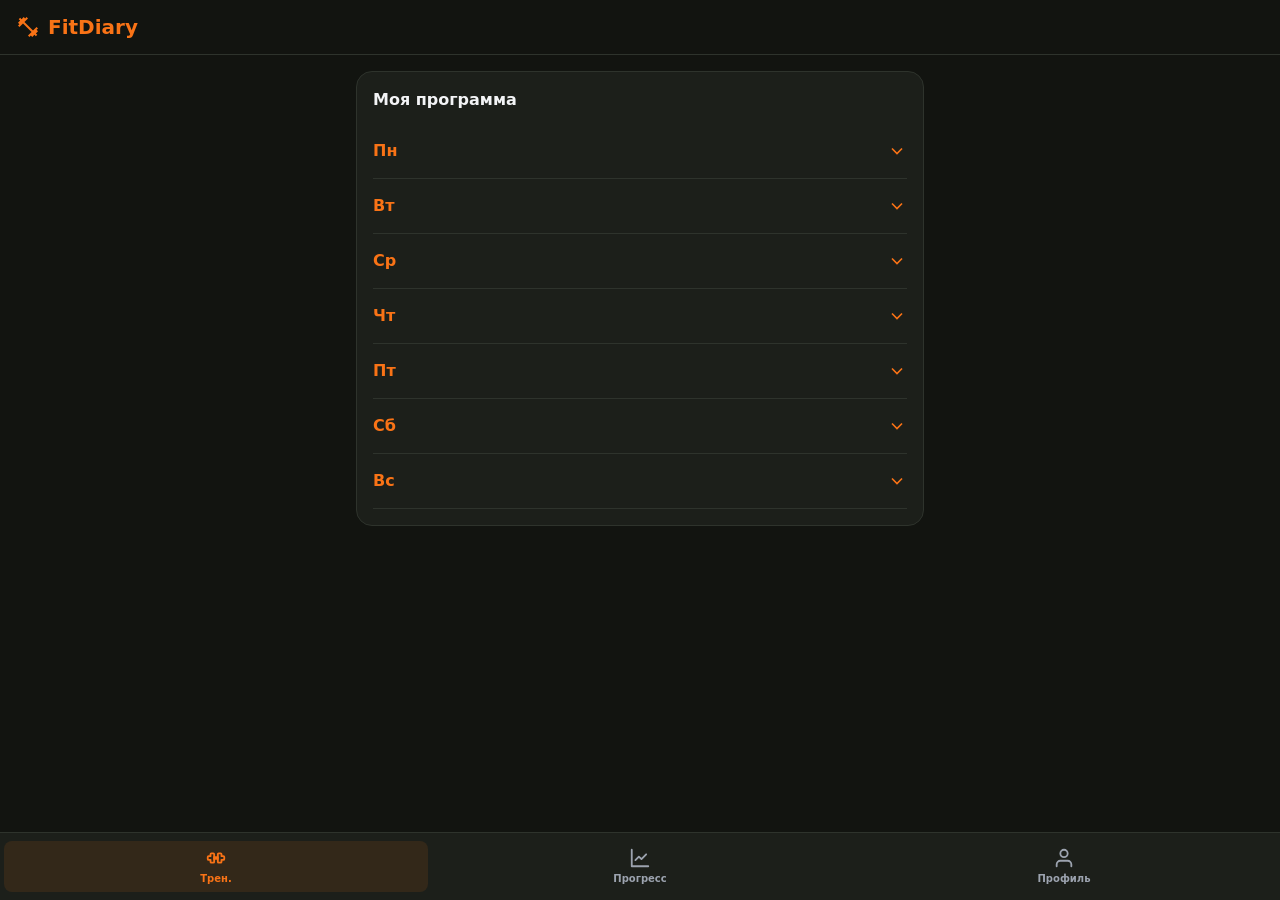
==== commit 5f584bd0: "Update index.html" ====
--- a/index.html
+++ b/index.html
@@ -49,52 +49,14 @@
     </div>
 
     <div class="card">
-      <h2>Замеры тела</h2>
-      <div class="row">
-        <div><label>Талия (см)</label><input type="number" id="mWaist" step="0.1"></div>
-        <div><label>Грудь (см)</label><input type="number" id="mChest" step="0.1"></div>
-        <div><label>Бицепс (см)</label><input type="number" id="mBiceps" step="0.1"></div>
-      </div>
-      <button class="primary" onclick="saveMeasure()">Сохранить</button>
-      <div id="measureResult" class="gap" style="margin-top:10px;"></div>
-    </div>
-
-    <div class="card">
       <h2>Карта мышц</h2>
       <div id="muscleMap"></div>
     </div>
 
     <div class="card">
-      <h2>История упражнений</h2>
-      <select id="historyEx" onchange="renderHistoryEx()"></select>
+      <h2>Процент силы</h2>
+      <select id="historyEx" onchange="updateHistoryResult()"></select>
       <div id="historyResult" class="gap" style="margin-top:10px;"></div>
-    </div>
-  </section>
-
-  <!-- ПИТАНИЕ -->
-  <section class="page" id="page-nutrition">
-    <div class="card water-card">
-      <h2 style="color:#fff;">Вода</h2>
-      <div style="font-size:24px; font-weight:800;" id="waterText">0 / 2000 мл</div>
-      <div class="water-progress"><div class="water-fill" id="waterFill"></div></div>
-      <div class="water-btns">
-        <button onclick="addWater(500)">+ 0.5 л</button>
-        <button onclick="addWater(1000)">+ 1 л</button>
-        <button onclick="addWater(1500)">+ 1.5 л</button>
-        <button onclick="addWater(2000)">+ 2 л</button>
-      </div>
-    </div>
-
-    <div class="card">
-      <h2>Калькулятор БЖУ</h2>
-      <div class="row">
-        <div><label>Пол</label><select id="bjuGender"><option value="male">Мужской</option><option value="female">Женский</option></select></div>
-        <div><label>Вес (кг)</label><input type="number" id="bjuWeight"></div>
-        <div><label>Рост (см)</label><input type="number" id="bjuHeight"></div>
-        <div><label>Возраст</label><input type="number" id="bjuAge"></div>
-      </div>
-      <button class="primary" onclick="calcBJU()">Рассчитать</button>
-      <div id="bjuResult" class="gap" style="margin-top:10px;"></div>
     </div>
   </section>
 
@@ -140,14 +102,6 @@
   </div>
 </div>
 
-<!-- МОДАЛКА ДОСТИЖЕНИЙ -->
-<div class="modal" id="achModal">
-  <div class="modal-content">
-    <span class="modal-close" onclick="document.getElementById('achModal').classList.remove('on')">&times;</span>
-    <div id="achModalBody"></div>
-  </div>
-</div>
-
 <nav class="bottom">
   <button data-tab="workout" class="on" onclick="switchTab('workout', this)">
     <svg viewBox="0 0 24 24"><path d="M4 14a1 1 0 0 1-1-1v-2a1 1 0 0 1 1-1h2V8a1 1 0 0 1 1-1h2a1 1 0 0 1 1 1v8a1 1 0 0 1-1 1H7a1 1 0 0 1-1-1v-2H4zm16 0a1 1 0 0 0 1-1v-2a1 1 0 0 0-1-1h-2V8a1 1 0 0 0-1-1h-2a1 1 0 0 0-1 1v8a1 1 0 0 0 1 1h2a1 1 0 0 0 1-1v-2h2z"/><path d="M10 11h4v2h-4z"/></svg>
@@ -157,10 +111,6 @@
     <svg viewBox="0 0 24 24"><path d="M3 3v18h18"/><path d="M18.7 8l-5.1 5.2-2.8-2.7L7 14.3"/></svg>
     Прогресс
   </button>
-  <button data-tab="nutrition" onclick="switchTab('nutrition', this)">
-    <svg viewBox="0 0 24 24"><path d="M12 2.69l5.66 5.66a8 8 0 1 1-11.31 0z"/></svg>
-    Питание
-  </button>
   <button data-tab="profile" onclick="switchTab('profile', this)">
     <svg viewBox="0 0 24 24"><path d="M20 21v-2a4 4 0 0 0-4-4H8a4 4 0 0 0-4 4v2"/><circle cx="12" cy="7" r="4"/></svg>
     Профиль
@@ -169,4 +119,4 @@
 
 <script src="app.js"></script>
 </body>
-        </html>
+</html>
--- a/style.css
+++ b/style.css
@@ -3,27 +3,26 @@
   --muted: #9ca3af; --acc: #f97316; --acc2: #eab308; --ok: #22c55e; --del: #ef4444;
 }
 * { box-sizing: border-box; -webkit-tap-highlight-color: transparent; }
-body { margin: 0; font: 16px/1.5 system-ui, -apple-system, sans-serif; background: var(--bg); color: var(--text); padding-bottom: 90px; }
+body { margin: 0; font: 16px/1.5 system-ui, sans-serif; background: var(--bg); color: var(--text); padding-bottom: 90px; }
 
-/* ШАПКА */
 .topbar { position: sticky; top: 0; z-index: 20; background: var(--bg); padding: 12px 16px; border-bottom: 1px solid var(--line); display: flex; justify-content: space-between; align-items: center; }
 .topbar h1 { font-size: 20px; margin: 0; font-weight: 800; color: var(--acc); display: flex; align-items: center; gap: 8px; }
-#timerDisplay { display: none; font-size: 20px; font-weight: 800; color: var(--acc2); background: rgba(234,179,8,0.1); padding: 4px 12px; border-radius: 8px; border: 1px solid var(--acc2); cursor: pointer; }
+#timerDisplay { display: none; font-size: 20px; font-weight: 800; color: var(--acc2); background: rgba(234,179,8,0.1); padding: 4px 12px; border-radius: 8px; border: 1px solid var(--acc2); cursor: pointer; animation: pulse 1s infinite alternate; }
+@keyframes pulse { from { transform: scale(1); } to { transform: scale(1.05); } }
 
-/* СТРАНИЦЫ */
 .wrap { max-width: 600px; margin: 0 auto; padding: 16px; }
 .page { display: none; }
 .page.on { display: block; animation: fadeIn 0.3s ease-out; }
 @keyframes fadeIn { from { opacity: 0; transform: translateY(5px); } to { opacity: 1; transform: translateY(0); } }
-.card { background: var(--card); border: 1px solid var(--line); border-radius: 16px; padding: 16px; margin-bottom: 16px; }
+.card { background: var(--card); border: 1px solid var(--line); border-radius: 16px; padding: 16px; margin-bottom: 16px; transition: transform 0.1s; }
 h2 { font-size: 16px; margin: 0 0 12px; color: var(--text); font-weight: 700; display: flex; justify-content: space-between; align-items: center; }
 label { display: block; font-size: 13px; color: var(--muted); margin-bottom: 6px; }
 
-/* ИНПУТЫ И КНОПКИ */
 input, select { width: 100%; padding: 12px; border-radius: 10px; border: 1px solid var(--line); background: var(--bg); color: var(--text); font-size: 16px; margin-bottom: 10px; }
 input:focus, select:focus { outline: none; border-color: var(--acc); }
 .row { display: grid; grid-template-columns: 1fr 1fr; gap: 10px; }
 button { font: inherit; cursor: pointer; border-radius: 10px; border: none; background: var(--line); color: var(--text); padding: 14px; font-weight: 700; width: 100%; margin-bottom: 8px; transition: 0.1s; display: flex; align-items: center; justify-content: center; gap: 8px; }
+button:active { transform: scale(0.97); }
 button.primary { background: var(--acc); color: #fff; }
 button.ghost { background: transparent; border: 1px dashed var(--line); }
 button.danger { background: rgba(239,68,68,0.1); color: var(--del); border: 1px solid var(--del); }
@@ -31,47 +30,45 @@
 /* АККОРДЕОН */
 .acc-item { border-bottom: 1px solid var(--line); }
 .acc-header { padding: 15px 0; font-weight: 700; font-size: 16px; display: flex; justify-content: space-between; align-items: center; cursor: pointer; color: var(--acc); }
-.acc-header svg { transition: transform 0.3s; width: 20px; height: 20px; stroke: var(--acc); fill: none; stroke-width: 2; }
+.acc-header svg { transition: transform 0.3s ease; width: 20px; height: 20px; stroke: var(--acc); fill: none; stroke-width: 2; }
 .acc-header.open svg { transform: rotate(180deg); }
-.acc-body { display: none; padding-bottom: 10px; }
+.acc-body { display: none; padding-bottom: 10px; animation: slideDown 0.3s ease-out; }
 .acc-body.open { display: block; }
-.ex-list-item { padding: 10px 15px; font-size: 15px; border-radius: 8px; cursor: pointer; display: flex; justify-content: space-between; }
+@keyframes slideDown { from { opacity: 0; transform: translateY(-5px); } to { opacity: 1; transform: translateY(0); } }
+
+.ex-list-item { padding: 10px 15px; font-size: 15px; border-radius: 8px; cursor: pointer; display: flex; justify-content: space-between; align-items: center; }
 .ex-list-item:active { background: var(--line); }
-.ex-list-item::after { content: '+'; color: var(--acc); font-weight: bold; }
+.ex-list-item::after { content: '+'; color: var(--acc); font-weight: bold; font-size: 18px; }
 
-/* ВОДА */
-.water-card { background: linear-gradient(135deg, #0284c7, #0369a1); color: #fff; border: none; }
-.water-progress { width: 100%; height: 15px; background: rgba(255,255,255,0.2); border-radius: 10px; margin: 10px 0; overflow: hidden; }
-.water-fill { height: 100%; background: #fff; width: 0%; transition: width 0.3s; }
-.water-btns { display: grid; grid-template-columns: 1fr 1fr; gap: 8px; margin-top: 10px; }
-.water-btns button { background: rgba(255,255,255,0.2); color: #fff; padding: 10px; margin: 0; }
-
-/* МОДАЛКА */
-.modal { position: fixed; top: 0; left: 0; right: 0; bottom: 0; background: rgba(0,0,0,0.8); z-index: 1000; display: none; align-items: center; justify-content: center; padding: 20px; }
-.modal.on { display: flex; }
+.modal { position: fixed; top: 0; left: 0; right: 0; bottom: 0; background: rgba(0,0,0,0.85); z-index: 1000; display: none; align-items: center; justify-content: center; padding: 20px; }
+.modal.on { display: flex; animation: fadeIn 0.2s; }
 .modal-content { background: var(--card); border-radius: 16px; padding: 20px; width: 100%; max-width: 400px; position: relative; display: flex; flex-direction: column; max-height: 80vh; }
 .modal-close { position: absolute; top: 10px; right: 15px; font-size: 28px; cursor: pointer; color: var(--muted); }
 
-/* НИЖНЯЯ ПАНЕЛЬ */
 .bottom { position: fixed; left: 0; right: 0; bottom: 0; z-index: 999; display: flex; background: var(--card); border-top: 1px solid var(--line); padding: 8px 4px; padding-bottom: calc(8px + env(safe-area-inset-bottom)); }
 .bottom button { flex: 1; background: transparent; color: var(--muted); padding: 6px 2px; font-size: 10px; border-radius: 8px; margin: 0; display: flex; flex-direction: column; align-items: center; gap: 2px; font-weight: 700; }
 .bottom button svg { width: 22px; height: 22px; stroke: currentColor; fill: none; stroke-width: 2; stroke-linecap: round; stroke-linejoin: round; }
 .bottom button.on { color: var(--acc); background: rgba(249,115,22,0.1); }
 
-/* ПРОФИЛЬ */
 .avatar-bg { width: 80px; height: 80px; border-radius: 50%; background: var(--bg); border: 2px solid var(--acc); display: flex; align-items: center; justify-content: center; margin: 0 auto 15px; }
 .avatar-bg svg { width: 45px; height: 45px; fill: var(--acc); }
 .streak-num { font-size: 42px; font-weight: 900; color: var(--acc2); text-align: center; line-height: 1; }
-.ach-grid { display: grid; grid-template-columns: repeat(4, 1fr); gap: 10px; }
-.ach-item { background: var(--bg); border-radius: 10px; padding: 10px; text-align: center; font-size: 10px; cursor: pointer; border: 1px solid var(--line); }
-.ach-item svg { width: 30px; height: 30px; fill: var(--muted); margin-bottom: 5px; }
+.ach-grid { display: grid; grid-template-columns: repeat(3, 1fr); gap: 10px; }
+.ach-item { background: var(--bg); border-radius: 10px; padding: 10px; text-align: center; font-size: 10px; cursor: pointer; border: 1px solid var(--line); position: relative; overflow: hidden; transition: 0.2s; }
+.ach-item:active { transform: scale(0.95); }
+.ach-item svg { width: 32px; height: 32px; fill: var(--muted); margin-bottom: 5px; }
 .ach-item.got svg { fill: var(--acc2); }
 .ach-item.got { border-color: var(--acc2); }
 
-/* ТРЕНИРОВКА */
 .sess-ex { background: var(--bg); border-radius: 10px; padding: 12px; margin-bottom: 10px; border-left: 3px solid var(--acc); }
 .sess-ex-title { font-weight: 700; font-size: 16px; margin-bottom: 4px; }
 .set-row { display: flex; align-items: center; gap: 8px; margin-bottom: 6px; }
 .set-num { font-size: 12px; color: var(--muted); width: 50px; font-weight: 700; }
 .set-row input { margin: 0; padding: 8px; font-size: 14px; text-align: center; }
 .set-row button { width: 36px; padding: 8px; margin: 0; background: rgba(239,68,68,0.1); color: var(--del); font-size: 18px; }
+
+.muscle-bar { display: flex; align-items: center; margin-bottom: 8px; font-size: 14px; }
+.muscle-name { width: 80px; color: var(--muted); }
+.muscle-progress { flex: 1; height: 10px; background: var(--bg); border-radius: 5px; overflow: hidden; margin: 0 10px; }
+.muscle-fill { height: 100%; background: var(--acc); border-radius: 5px; transition: width 0.5s; }
+.muscle-percent { width: 40px; text-align: right; font-weight: 700; }
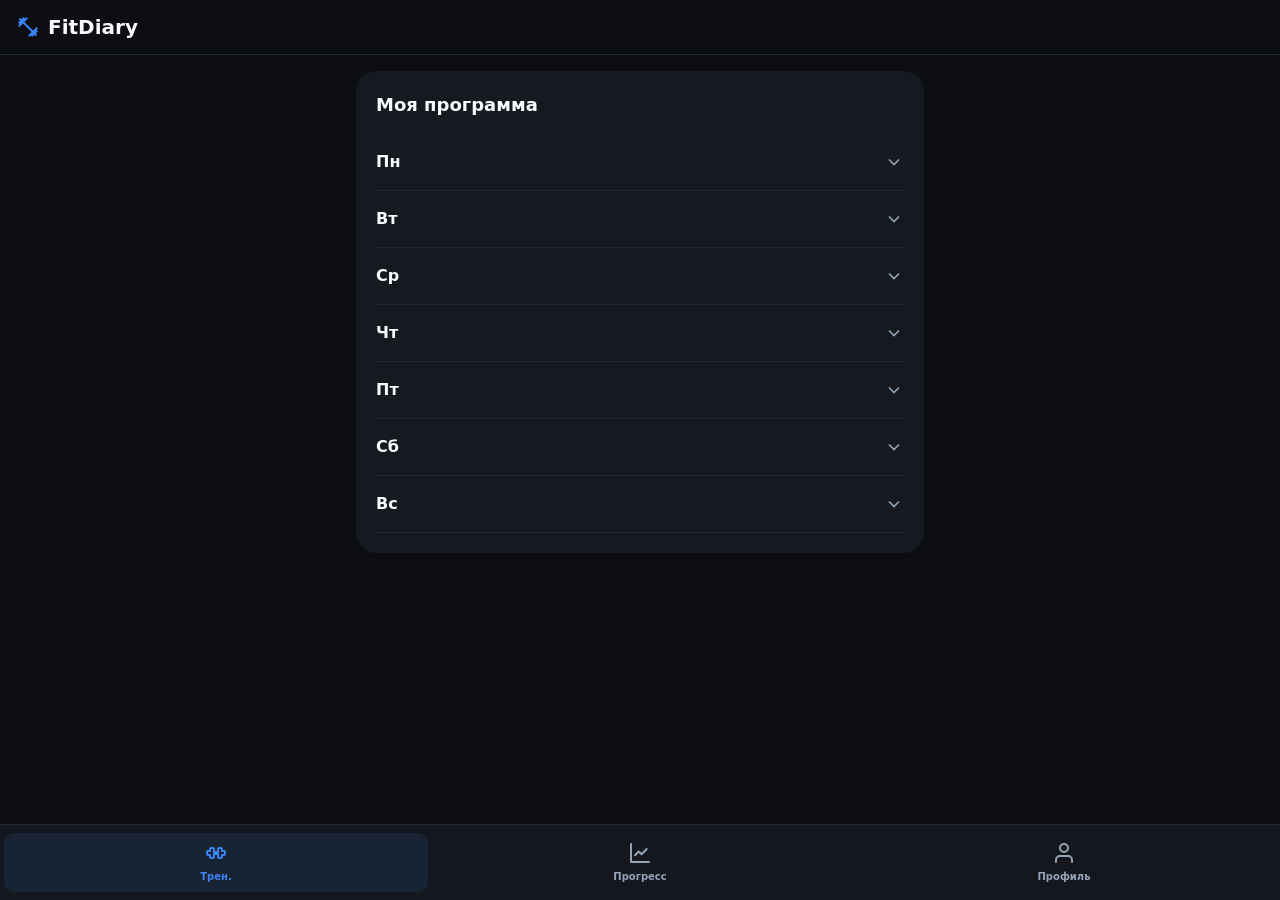
==== commit 568a6ce0: "Update index.html" ====
--- a/index.html
+++ b/index.html
@@ -3,7 +3,7 @@
 <head>
 <meta charset="utf-8">
 <meta name="viewport" content="width=device-width,initial-scale=1,viewport-fit=cover">
-<meta name="theme-color" content="#121410">
+<meta name="theme-color" content="#0d0f12">
 <title>FitDiary</title>
 <link rel="manifest" href="manifest.json">
 <link rel="stylesheet" href="style.css">
@@ -66,7 +66,7 @@
       <div class="avatar-bg">
         <svg viewBox="0 0 24 24"><circle cx="12" cy="5" r="3"/><path d="M9 10h6v7h-2v6h-2v-6H9v-7z"/></svg>
       </div>
-      <input type="text" id="userName" placeholder="Ваше имя" style="text-align:center; font-size:20px; font-weight:700; background:transparent; border:none; border-bottom:1px solid var(--line);" onchange="saveName(this.value)">
+      <input type="text" id="userName" placeholder="Ваше имя" style="text-align:center; font-size:22px; font-weight:800; background:transparent; border:none; border-bottom:1px solid var(--line); color:var(--text);" onchange="saveName(this.value)">
     </div>
 
     <div class="card">
@@ -97,8 +97,8 @@
 <div class="modal" id="exModal">
   <div class="modal-content">
     <span class="modal-close" onclick="closeExModal()">&times;</span>
-    <h3 style="margin-top:0;">База упражнений</h3>
-    <div style="overflow-y:auto; flex:1;" id="exModalBody"></div>
+    <h3 style="margin-top:0; margin-bottom:20px;">База упражнений</h3>
+    <div style="overflow-y:auto; flex:1; padding-right:5px;" id="exModalBody"></div>
   </div>
 </div>
 
--- a/style.css
+++ b/style.css
@@ -1,74 +1,81 @@
 :root {
-  --bg: #121410; --card: #1c1f1a; --line: #2e332c; --text: #f3f4f6;
-  --muted: #9ca3af; --acc: #f97316; --acc2: #eab308; --ok: #22c55e; --del: #ef4444;
+  --bg: #0d0f12; --card: #161a20; --line: #232932; --text: #f8fafc;
+  --muted: #94a3b8; --acc: #3b82f6; /* Синий как в Strong/Hevy */
+  --acc2: #f59e0b; --ok: #10b981; --del: #ef4444;
 }
 * { box-sizing: border-box; -webkit-tap-highlight-color: transparent; }
-body { margin: 0; font: 16px/1.5 system-ui, sans-serif; background: var(--bg); color: var(--text); padding-bottom: 90px; }
+body { margin: 0; font: 16px/1.5 system-ui, -apple-system, sans-serif; background: var(--bg); color: var(--text); padding-bottom: 90px; }
 
-.topbar { position: sticky; top: 0; z-index: 20; background: var(--bg); padding: 12px 16px; border-bottom: 1px solid var(--line); display: flex; justify-content: space-between; align-items: center; }
-.topbar h1 { font-size: 20px; margin: 0; font-weight: 800; color: var(--acc); display: flex; align-items: center; gap: 8px; }
-#timerDisplay { display: none; font-size: 20px; font-weight: 800; color: var(--acc2); background: rgba(234,179,8,0.1); padding: 4px 12px; border-radius: 8px; border: 1px solid var(--acc2); cursor: pointer; animation: pulse 1s infinite alternate; }
-@keyframes pulse { from { transform: scale(1); } to { transform: scale(1.05); } }
+/* ШАПКА */
+.topbar { position: sticky; top: 0; z-index: 20; background: rgba(13,15,18,0.9); backdrop-filter: blur(10px); padding: 12px 16px; border-bottom: 1px solid var(--line); display: flex; justify-content: space-between; align-items: center; }
+.topbar h1 { font-size: 20px; margin: 0; font-weight: 800; color: var(--text); display: flex; align-items: center; gap: 8px; }
+#timerDisplay { display: none; font-size: 20px; font-weight: 800; color: var(--acc2); background: rgba(245,158,11,0.1); padding: 6px 16px; border-radius: 20px; border: 1px solid var(--acc2); cursor: pointer; animation: pulse 1s infinite alternate; }
+@keyframes pulse { from { opacity: 0.7; } to { opacity: 1; } }
 
+/* СТРАНИЦЫ */
 .wrap { max-width: 600px; margin: 0 auto; padding: 16px; }
 .page { display: none; }
 .page.on { display: block; animation: fadeIn 0.3s ease-out; }
-@keyframes fadeIn { from { opacity: 0; transform: translateY(5px); } to { opacity: 1; transform: translateY(0); } }
-.card { background: var(--card); border: 1px solid var(--line); border-radius: 16px; padding: 16px; margin-bottom: 16px; transition: transform 0.1s; }
-h2 { font-size: 16px; margin: 0 0 12px; color: var(--text); font-weight: 700; display: flex; justify-content: space-between; align-items: center; }
-label { display: block; font-size: 13px; color: var(--muted); margin-bottom: 6px; }
+@keyframes fadeIn { from { opacity: 0; transform: translateY(10px); } to { opacity: 1; transform: translateY(0); } }
+.card { background: var(--card); border-radius: 20px; padding: 20px; margin-bottom: 16px; box-shadow: 0 4px 15px rgba(0,0,0,0.2); }
+h2 { font-size: 18px; margin: 0 0 16px; color: var(--text); font-weight: 700; display: flex; justify-content: space-between; align-items: center; }
+label { display: block; font-size: 13px; color: var(--muted); margin-bottom: 6px; font-weight: 600; }
 
-input, select { width: 100%; padding: 12px; border-radius: 10px; border: 1px solid var(--line); background: var(--bg); color: var(--text); font-size: 16px; margin-bottom: 10px; }
-input:focus, select:focus { outline: none; border-color: var(--acc); }
-.row { display: grid; grid-template-columns: 1fr 1fr; gap: 10px; }
-button { font: inherit; cursor: pointer; border-radius: 10px; border: none; background: var(--line); color: var(--text); padding: 14px; font-weight: 700; width: 100%; margin-bottom: 8px; transition: 0.1s; display: flex; align-items: center; justify-content: center; gap: 8px; }
+/* ИНПУТЫ И КНОПКИ */
+input, select { width: 100%; padding: 14px; border-radius: 12px; border: 1px solid var(--line); background: var(--bg); color: var(--text); font-size: 16px; margin-bottom: 12px; transition: 0.2s; }
+input:focus, select:focus { outline: none; border-color: var(--acc); box-shadow: 0 0 0 3px rgba(59,130,246,0.2); }
+.row { display: grid; grid-template-columns: 1fr 1fr; gap: 12px; }
+button { font: inherit; cursor: pointer; border-radius: 12px; border: none; background: var(--line); color: var(--text); padding: 16px; font-weight: 700; width: 100%; margin-bottom: 10px; transition: 0.1s; display: flex; align-items: center; justify-content: center; gap: 8px; }
 button:active { transform: scale(0.97); }
-button.primary { background: var(--acc); color: #fff; }
-button.ghost { background: transparent; border: 1px dashed var(--line); }
-button.danger { background: rgba(239,68,68,0.1); color: var(--del); border: 1px solid var(--del); }
+button.primary { background: var(--acc); color: #fff; box-shadow: 0 4px 12px rgba(59,130,246,0.3); }
+button.ghost { background: transparent; border: 1px dashed var(--line); color: var(--muted); }
+button.danger { background: rgba(239,68,68,0.1); color: var(--del); }
 
 /* АККОРДЕОН */
 .acc-item { border-bottom: 1px solid var(--line); }
-.acc-header { padding: 15px 0; font-weight: 700; font-size: 16px; display: flex; justify-content: space-between; align-items: center; cursor: pointer; color: var(--acc); }
-.acc-header svg { transition: transform 0.3s ease; width: 20px; height: 20px; stroke: var(--acc); fill: none; stroke-width: 2; }
-.acc-header.open svg { transform: rotate(180deg); }
-.acc-body { display: none; padding-bottom: 10px; animation: slideDown 0.3s ease-out; }
+.acc-header { padding: 16px 0; font-weight: 700; font-size: 16px; display: flex; justify-content: space-between; align-items: center; cursor: pointer; color: var(--text); }
+.acc-header svg { transition: transform 0.3s ease; width: 20px; height: 20px; stroke: var(--muted); fill: none; stroke-width: 2; }
+.acc-header.open svg { transform: rotate(180deg); stroke: var(--acc); }
+.acc-body { display: none; padding-bottom: 12px; animation: slideDown 0.3s ease-out; }
 .acc-body.open { display: block; }
-@keyframes slideDown { from { opacity: 0; transform: translateY(-5px); } to { opacity: 1; transform: translateY(0); } }
+@keyframes slideDown { from { opacity: 0; transform: translateY(-10px); } to { opacity: 1; transform: translateY(0); } }
+.ex-list-item { padding: 12px 16px; font-size: 15px; background: var(--bg); border-radius: 10px; margin-bottom: 6px; display: flex; justify-content: space-between; align-items: center; }
+.ex-list-item::after { content: '+'; color: var(--acc); font-weight: bold; font-size: 20px; }
 
-.ex-list-item { padding: 10px 15px; font-size: 15px; border-radius: 8px; cursor: pointer; display: flex; justify-content: space-between; align-items: center; }
-.ex-list-item:active { background: var(--line); }
-.ex-list-item::after { content: '+'; color: var(--acc); font-weight: bold; font-size: 18px; }
+/* МОДАЛКА */
+.modal { position: fixed; top: 0; left: 0; right: 0; bottom: 0; background: rgba(0,0,0,0.8); backdrop-filter: blur(5px); z-index: 1000; display: none; align-items: center; justify-content: center; padding: 20px; }
+.modal.on { display: flex; animation: fadeIn 0.2s; }
+.modal-content { background: var(--card); border-radius: 24px; padding: 24px; width: 100%; max-width: 400px; position: relative; display: flex; flex-direction: column; max-height: 85vh; }
+.modal-close { position: absolute; top: 16px; right: 20px; font-size: 28px; cursor: pointer; color: var(--muted); }
 
-.modal { position: fixed; top: 0; left: 0; right: 0; bottom: 0; background: rgba(0,0,0,0.85); z-index: 1000; display: none; align-items: center; justify-content: center; padding: 20px; }
-.modal.on { display: flex; animation: fadeIn 0.2s; }
-.modal-content { background: var(--card); border-radius: 16px; padding: 20px; width: 100%; max-width: 400px; position: relative; display: flex; flex-direction: column; max-height: 80vh; }
-.modal-close { position: absolute; top: 10px; right: 15px; font-size: 28px; cursor: pointer; color: var(--muted); }
+/* НИЖНЯЯ ПАНЕЛЬ */
+.bottom { position: fixed; left: 0; right: 0; bottom: 0; z-index: 999; display: flex; background: rgba(22,26,32,0.95); backdrop-filter: blur(10px); border-top: 1px solid var(--line); padding: 8px 4px; padding-bottom: calc(8px + env(safe-area-inset-bottom)); }
+.bottom button { flex: 1; background: transparent; color: var(--muted); padding: 8px 2px; font-size: 10px; border-radius: 10px; margin: 0; display: flex; flex-direction: column; align-items: center; gap: 4px; font-weight: 700; }
+.bottom button svg { width: 24px; height: 24px; stroke: currentColor; fill: none; stroke-width: 2; stroke-linecap: round; stroke-linejoin: round; }
+.bottom button.on { color: var(--acc); background: rgba(59,130,246,0.1); }
 
-.bottom { position: fixed; left: 0; right: 0; bottom: 0; z-index: 999; display: flex; background: var(--card); border-top: 1px solid var(--line); padding: 8px 4px; padding-bottom: calc(8px + env(safe-area-inset-bottom)); }
-.bottom button { flex: 1; background: transparent; color: var(--muted); padding: 6px 2px; font-size: 10px; border-radius: 8px; margin: 0; display: flex; flex-direction: column; align-items: center; gap: 2px; font-weight: 700; }
-.bottom button svg { width: 22px; height: 22px; stroke: currentColor; fill: none; stroke-width: 2; stroke-linecap: round; stroke-linejoin: round; }
-.bottom button.on { color: var(--acc); background: rgba(249,115,22,0.1); }
+/* ПРОФИЛЬ */
+.avatar-bg { width: 90px; height: 90px; border-radius: 50%; background: linear-gradient(135deg, var(--acc), #8b5cf6); display: flex; align-items: center; justify-content: center; margin: 0 auto 16px; box-shadow: 0 8px 20px rgba(59,130,246,0.3); }
+.avatar-bg svg { width: 50px; height: 50px; fill: #fff; }
+.streak-num { font-size: 48px; font-weight: 900; color: var(--acc2); text-align: center; line-height: 1; text-shadow: 0 0 20px rgba(245,158,11,0.3); }
+.ach-grid { display: grid; grid-template-columns: repeat(3, 1fr); gap: 12px; }
+.ach-item { background: var(--bg); border-radius: 12px; padding: 12px; text-align: center; font-size: 11px; font-weight: 600; cursor: pointer; border: 1px solid var(--line); transition: 0.2s; }
+.ach-item:active { transform: scale(0.95); }
+.ach-item svg { width: 36px; height: 36px; fill: var(--muted); margin-bottom: 8px; }
+.ach-item.got svg { fill: var(--acc2); }
+.ach-item.got { border-color: var(--acc2); background: rgba(245,158,11,0.05); }
 
-.avatar-bg { width: 80px; height: 80px; border-radius: 50%; background: var(--bg); border: 2px solid var(--acc); display: flex; align-items: center; justify-content: center; margin: 0 auto 15px; }
-.avatar-bg svg { width: 45px; height: 45px; fill: var(--acc); }
-.streak-num { font-size: 42px; font-weight: 900; color: var(--acc2); text-align: center; line-height: 1; }
-.ach-grid { display: grid; grid-template-columns: repeat(3, 1fr); gap: 10px; }
-.ach-item { background: var(--bg); border-radius: 10px; padding: 10px; text-align: center; font-size: 10px; cursor: pointer; border: 1px solid var(--line); position: relative; overflow: hidden; transition: 0.2s; }
-.ach-item:active { transform: scale(0.95); }
-.ach-item svg { width: 32px; height: 32px; fill: var(--muted); margin-bottom: 5px; }
-.ach-item.got svg { fill: var(--acc2); }
-.ach-item.got { border-color: var(--acc2); }
+/* ТРЕНИРОВКА */
+.sess-ex { background: var(--bg); border-radius: 14px; padding: 16px; margin-bottom: 12px; border-left: 4px solid var(--acc); }
+.sess-ex-title { font-weight: 700; font-size: 16px; margin-bottom: 8px; }
+.set-row { display: flex; align-items: center; gap: 8px; margin-bottom: 8px; }
+.set-num { font-size: 13px; color: var(--muted); width: 60px; font-weight: 700; }
+.set-row input { margin: 0; padding: 10px; font-size: 15px; text-align: center; }
+.set-row button { width: 40px; padding: 10px; margin: 0; background: rgba(239,68,68,0.1); color: var(--del); font-size: 18px; }
 
-.sess-ex { background: var(--bg); border-radius: 10px; padding: 12px; margin-bottom: 10px; border-left: 3px solid var(--acc); }
-.sess-ex-title { font-weight: 700; font-size: 16px; margin-bottom: 4px; }
-.set-row { display: flex; align-items: center; gap: 8px; margin-bottom: 6px; }
-.set-num { font-size: 12px; color: var(--muted); width: 50px; font-weight: 700; }
-.set-row input { margin: 0; padding: 8px; font-size: 14px; text-align: center; }
-.set-row button { width: 36px; padding: 8px; margin: 0; background: rgba(239,68,68,0.1); color: var(--del); font-size: 18px; }
-
-.muscle-bar { display: flex; align-items: center; margin-bottom: 8px; font-size: 14px; }
-.muscle-name { width: 80px; color: var(--muted); }
-.muscle-progress { flex: 1; height: 10px; background: var(--bg); border-radius: 5px; overflow: hidden; margin: 0 10px; }
-.muscle-fill { height: 100%; background: var(--acc); border-radius: 5px; transition: width 0.5s; }
+/* КАРТА МЫШЦ */
+.muscle-bar { display: flex; align-items: center; margin-bottom: 10px; font-size: 14px; }
+.muscle-name { width: 80px; color: var(--muted); font-weight: 600; }
+.muscle-progress { flex: 1; height: 12px; background: var(--bg); border-radius: 6px; overflow: hidden; margin: 0 12px; }
+.muscle-fill { height: 100%; background: linear-gradient(90deg, var(--acc), #8b5cf6); border-radius: 6px; transition: width 0.5s; }
 .muscle-percent { width: 40px; text-align: right; font-weight: 700; }
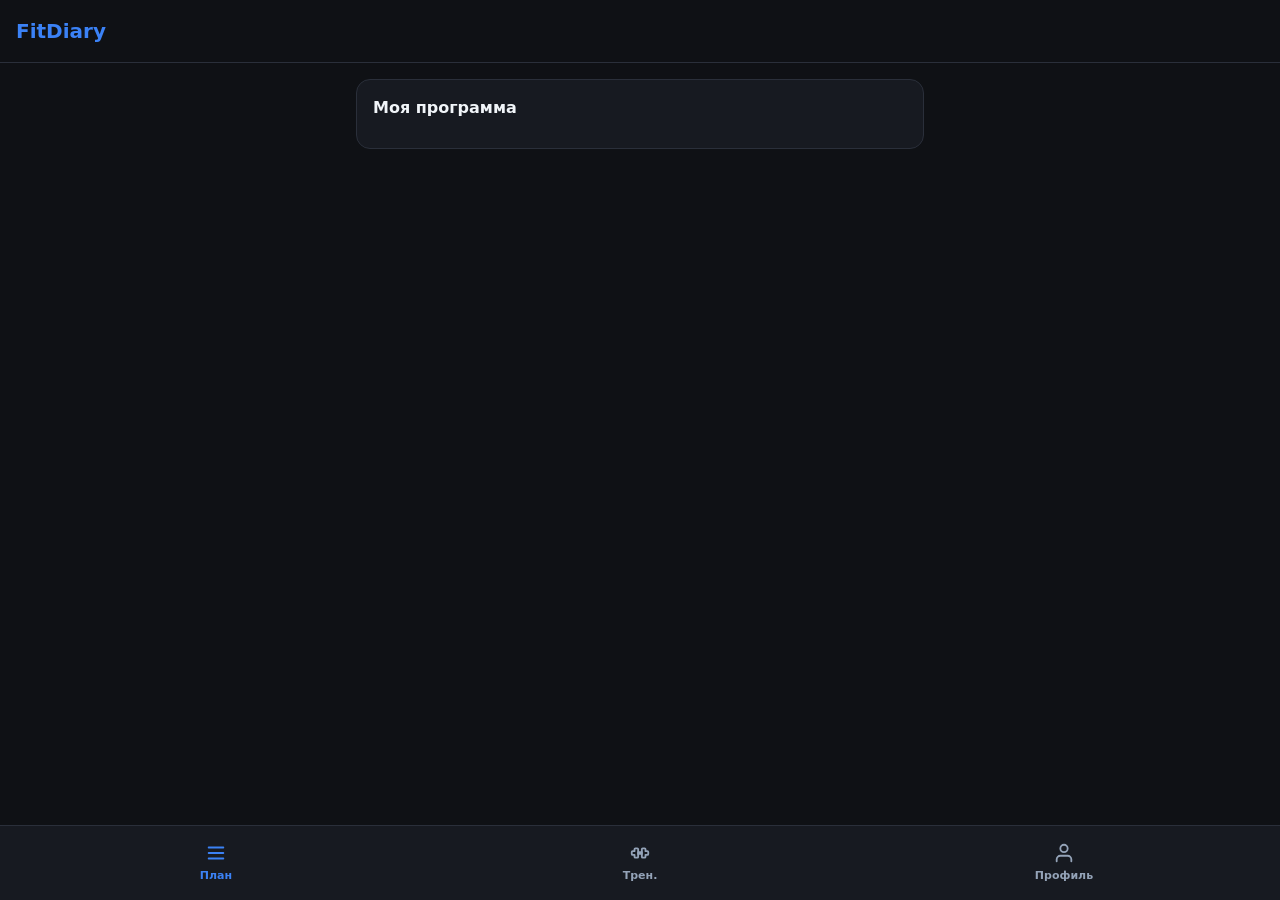
==== commit 1a3e6f61: "Update index.html" ====
--- a/index.html
+++ b/index.html
@@ -3,7 +3,7 @@
 <head>
 <meta charset="utf-8">
 <meta name="viewport" content="width=device-width,initial-scale=1,viewport-fit=cover">
-<meta name="theme-color" content="#0d0f12">
+<meta name="theme-color" content="#0f1115">
 <title>FitDiary</title>
 <link rel="manifest" href="manifest.json">
 <link rel="stylesheet" href="style.css">
@@ -11,21 +11,20 @@
 <body>
 
 <div class="topbar">
-  <h1>
-    <svg viewBox="0 0 24 24" width="24" height="24" fill="var(--acc)"><path d="M20.57 14.86L22 13.43 20.57 12 17 15.57 8.43 7 12 3.43 10.57 2 9.14 3.43 7.71 2 5.57 4.14 4.14 2.71 2.71 4.14l1.43 1.43L2 7.71l1.43 1.43L2 10.57 3.43 12 7 8.43 15.57 17 12 20.57 13.43 22l1.43-1.43L16.29 22l2.14-2.14 1.43 1.43 1.43-1.43-1.43-1.43L22 16.29z"/></svg>
-    FitDiary
-  </h1>
-  <div id="timerDisplay" onclick="stopTimer()">00:00</div>
+  <h1>FitDiary</h1>
 </div>
 
 <main class="wrap">
-  <!-- ТРЕНИРОВКА -->
-  <section class="page on" id="page-workout">
+  <!-- ВКЛАДКА 1: ПЛАН -->
+  <section class="page on" id="page-plan">
     <div class="card">
       <h2>Моя программа</h2>
       <div id="planList"></div>
     </div>
+  </section>
 
+  <!-- ВКЛАДКА 2: ТРЕНИРОВКА -->
+  <section class="page" id="page-workout">
     <div id="activeSession" style="display:none;">
       <div class="card">
         <h2 id="sessionTitle">Тренировка</h2>
@@ -34,55 +33,23 @@
         <button class="ghost" onclick="cancelSession()">Отменить</button>
       </div>
     </div>
-  </section>
-
-  <!-- ПРОГРЕСС -->
-  <section class="page" id="page-progress">
-    <div class="card">
-      <h2>Вес тела</h2>
-      <div class="row">
-        <div><label>Дата</label><input type="date" id="wDate"></div>
-        <div><label>Вес (кг)</label><input type="number" id="wKg" step="0.1"></div>
-      </div>
-      <button class="primary" onclick="addWeight()">Сохранить</button>
-      <div id="weightResult" class="gap" style="margin-top:10px;"></div>
-    </div>
-
-    <div class="card">
-      <h2>Карта мышц</h2>
-      <div id="muscleMap"></div>
-    </div>
-
-    <div class="card">
-      <h2>Процент силы</h2>
-      <select id="historyEx" onchange="updateHistoryResult()"></select>
-      <div id="historyResult" class="gap" style="margin-top:10px;"></div>
+    <div id="noSession" class="card" style="text-align:center;">
+      <p style="color:var(--muted);">Нет активной тренировки. Перейдите во вкладку «План», чтобы начать.</p>
     </div>
   </section>
 
-  <!-- ПРОФИЛЬ -->
+  <!-- ВКЛАДКА 3: ПРОФИЛЬ -->
   <section class="page" id="page-profile">
-    <div class="card" style="text-align:center;">
-      <div class="avatar-bg">
-        <svg viewBox="0 0 24 24"><circle cx="12" cy="5" r="3"/><path d="M9 10h6v7h-2v6h-2v-6H9v-7z"/></svg>
+    <div class="card profile-header">
+      <div class="profile-avatar">
+        <svg viewBox="0 0 24 24"><circle cx="12" cy="7" r="4"/><path d="M20 21v-2a4 4 0 0 0-4-4H8a4 4 0 0 0-4 4v2"/></svg>
       </div>
-      <input type="text" id="userName" placeholder="Ваше имя" style="text-align:center; font-size:22px; font-weight:800; background:transparent; border:none; border-bottom:1px solid var(--line); color:var(--text);" onchange="saveName(this.value)">
-    </div>
-
-    <div class="card">
-      <h2>Серия</h2>
-      <div class="streak-num" id="streakDisplay">0</div>
-      <div style="text-align:center; font-size:12px; color:var(--muted);">дней подряд</div>
-    </div>
-
-    <div class="card">
-      <h2>Достижения</h2>
-      <div class="ach-grid" id="achList"></div>
+      <input type="text" id="userName" placeholder="Ваше имя" style="text-align:center; font-size:22px; font-weight:800; background:transparent; border:none; border-bottom:1px solid var(--line); color:var(--text); margin-bottom:0;" onchange="saveName(this.value)">
     </div>
 
     <div class="card">
       <h2>Настройки</h2>
-      <label>Таймер (сек)</label>
+      <label>Таймер отдыха (сек)</label>
       <select id="timerSetting" onchange="saveTimer(this.value)">
         <option value="60">60</option>
         <option value="90">90</option>
@@ -96,20 +63,20 @@
 <!-- МОДАЛКА УПРАЖНЕНИЙ -->
 <div class="modal" id="exModal">
   <div class="modal-content">
-    <span class="modal-close" onclick="closeExModal()">&times;</span>
-    <h3 style="margin-top:0; margin-bottom:20px;">База упражнений</h3>
+    <button class="modal-close" onclick="closeExModal()">&times;</button>
+    <h3 style="margin-top:0; margin-bottom:15px;">База упражнений</h3>
     <div style="overflow-y:auto; flex:1; padding-right:5px;" id="exModalBody"></div>
   </div>
 </div>
 
 <nav class="bottom">
-  <button data-tab="workout" class="on" onclick="switchTab('workout', this)">
+  <button data-tab="plan" class="on" onclick="switchTab('plan', this)">
+    <svg viewBox="0 0 24 24"><path d="M4 6h16M4 12h16M4 18h16"/></svg>
+    План
+  </button>
+  <button data-tab="workout" onclick="switchTab('workout', this)">
     <svg viewBox="0 0 24 24"><path d="M4 14a1 1 0 0 1-1-1v-2a1 1 0 0 1 1-1h2V8a1 1 0 0 1 1-1h2a1 1 0 0 1 1 1v8a1 1 0 0 1-1 1H7a1 1 0 0 1-1-1v-2H4zm16 0a1 1 0 0 0 1-1v-2a1 1 0 0 0-1-1h-2V8a1 1 0 0 0-1-1h-2a1 1 0 0 0-1 1v8a1 1 0 0 0 1 1h2a1 1 0 0 0 1-1v-2h2z"/><path d="M10 11h4v2h-4z"/></svg>
     Трен.
-  </button>
-  <button data-tab="progress" onclick="switchTab('progress', this)">
-    <svg viewBox="0 0 24 24"><path d="M3 3v18h18"/><path d="M18.7 8l-5.1 5.2-2.8-2.7L7 14.3"/></svg>
-    Прогресс
   </button>
   <button data-tab="profile" onclick="switchTab('profile', this)">
     <svg viewBox="0 0 24 24"><path d="M20 21v-2a4 4 0 0 0-4-4H8a4 4 0 0 0-4 4v2"/><circle cx="12" cy="7" r="4"/></svg>
@@ -119,4 +86,4 @@
 
 <script src="app.js"></script>
 </body>
-</html>
+  </html>
--- a/style.css
+++ b/style.css
@@ -1,81 +1,73 @@
 :root {
-  --bg: #0d0f12; --card: #161a20; --line: #232932; --text: #f8fafc;
-  --muted: #94a3b8; --acc: #3b82f6; /* Синий как в Strong/Hevy */
-  --acc2: #f59e0b; --ok: #10b981; --del: #ef4444;
+  --bg: #0f1115; --card: #171a21; --line: #2a2f3a; --text: #f1f5f9;
+  --muted: #94a3b8; --acc: #3b82f6; --ok: #10b981; --del: #ef4444;
 }
 * { box-sizing: border-box; -webkit-tap-highlight-color: transparent; }
-body { margin: 0; font: 16px/1.5 system-ui, -apple-system, sans-serif; background: var(--bg); color: var(--text); padding-bottom: 90px; }
+body { margin: 0; font: 16px/1.5 system-ui, sans-serif; background: var(--bg); color: var(--text); padding-bottom: 90px; }
 
 /* ШАПКА */
-.topbar { position: sticky; top: 0; z-index: 20; background: rgba(13,15,18,0.9); backdrop-filter: blur(10px); padding: 12px 16px; border-bottom: 1px solid var(--line); display: flex; justify-content: space-between; align-items: center; }
-.topbar h1 { font-size: 20px; margin: 0; font-weight: 800; color: var(--text); display: flex; align-items: center; gap: 8px; }
-#timerDisplay { display: none; font-size: 20px; font-weight: 800; color: var(--acc2); background: rgba(245,158,11,0.1); padding: 6px 16px; border-radius: 20px; border: 1px solid var(--acc2); cursor: pointer; animation: pulse 1s infinite alternate; }
-@keyframes pulse { from { opacity: 0.7; } to { opacity: 1; } }
+.topbar { position: sticky; top: 0; z-index: 20; background: var(--bg); padding: 16px; border-bottom: 1px solid var(--line); display: flex; justify-content: space-between; align-items: center; }
+.topbar h1 { font-size: 20px; margin: 0; font-weight: 800; color: var(--acc); }
 
 /* СТРАНИЦЫ */
 .wrap { max-width: 600px; margin: 0 auto; padding: 16px; }
 .page { display: none; }
-.page.on { display: block; animation: fadeIn 0.3s ease-out; }
-@keyframes fadeIn { from { opacity: 0; transform: translateY(10px); } to { opacity: 1; transform: translateY(0); } }
-.card { background: var(--card); border-radius: 20px; padding: 20px; margin-bottom: 16px; box-shadow: 0 4px 15px rgba(0,0,0,0.2); }
-h2 { font-size: 18px; margin: 0 0 16px; color: var(--text); font-weight: 700; display: flex; justify-content: space-between; align-items: center; }
-label { display: block; font-size: 13px; color: var(--muted); margin-bottom: 6px; font-weight: 600; }
+.page.on { display: block; animation: fadeIn 0.2s; }
+@keyframes fadeIn { from { opacity: 0; } to { opacity: 1; } }
 
-/* ИНПУТЫ И КНОПКИ */
-input, select { width: 100%; padding: 14px; border-radius: 12px; border: 1px solid var(--line); background: var(--bg); color: var(--text); font-size: 16px; margin-bottom: 12px; transition: 0.2s; }
-input:focus, select:focus { outline: none; border-color: var(--acc); box-shadow: 0 0 0 3px rgba(59,130,246,0.2); }
+/* КАРТОЧКИ */
+.card { background: var(--card); border: 1px solid var(--line); border-radius: 14px; padding: 16px; margin-bottom: 16px; }
+h2 { font-size: 16px; margin: 0 0 12px; color: var(--text); font-weight: 700; display: flex; justify-content: space-between; align-items: center; }
+label { display: block; font-size: 13px; color: var(--muted); margin-bottom: 6px; }
+
+/* ИНПУТЫ */
+input, select { width: 100%; padding: 12px; border-radius: 10px; border: 1px solid var(--line); background: var(--bg); color: var(--text); font-size: 16px; margin-bottom: 12px; }
+input:focus, select:focus { outline: none; border-color: var(--acc); }
 .row { display: grid; grid-template-columns: 1fr 1fr; gap: 12px; }
-button { font: inherit; cursor: pointer; border-radius: 12px; border: none; background: var(--line); color: var(--text); padding: 16px; font-weight: 700; width: 100%; margin-bottom: 10px; transition: 0.1s; display: flex; align-items: center; justify-content: center; gap: 8px; }
-button:active { transform: scale(0.97); }
-button.primary { background: var(--acc); color: #fff; box-shadow: 0 4px 12px rgba(59,130,246,0.3); }
+
+/* КНОПКИ */
+button { font: inherit; cursor: pointer; border-radius: 10px; border: none; background: var(--line); color: var(--text); padding: 14px; font-weight: 700; width: 100%; margin-bottom: 8px; display: flex; align-items: center; justify-content: center; gap: 8px; }
+button:active { opacity: 0.8; }
+button.primary { background: var(--acc); color: #fff; }
 button.ghost { background: transparent; border: 1px dashed var(--line); color: var(--muted); }
-button.danger { background: rgba(239,68,68,0.1); color: var(--del); }
+button.danger { background: rgba(239,68,68,0.1); color: var(--del); border: 1px solid var(--del); }
 
-/* АККОРДЕОН */
-.acc-item { border-bottom: 1px solid var(--line); }
-.acc-header { padding: 16px 0; font-weight: 700; font-size: 16px; display: flex; justify-content: space-between; align-items: center; cursor: pointer; color: var(--text); }
-.acc-header svg { transition: transform 0.3s ease; width: 20px; height: 20px; stroke: var(--muted); fill: none; stroke-width: 2; }
-.acc-header.open svg { transform: rotate(180deg); stroke: var(--acc); }
-.acc-body { display: none; padding-bottom: 12px; animation: slideDown 0.3s ease-out; }
-.acc-body.open { display: block; }
-@keyframes slideDown { from { opacity: 0; transform: translateY(-10px); } to { opacity: 1; transform: translateY(0); } }
-.ex-list-item { padding: 12px 16px; font-size: 15px; background: var(--bg); border-radius: 10px; margin-bottom: 6px; display: flex; justify-content: space-between; align-items: center; }
-.ex-list-item::after { content: '+'; color: var(--acc); font-weight: bold; font-size: 20px; }
+/* ПЛАН (АККОРДЕОН) */
+.plan-day { border: 1px solid var(--line); border-radius: 12px; margin-bottom: 10px; overflow: hidden; }
+.plan-header { padding: 15px; font-weight: 700; font-size: 16px; display: flex; justify-content: space-between; align-items: center; background: var(--bg); cursor: pointer; }
+.plan-header svg { transition: transform 0.2s; width: 20px; height: 20px; stroke: var(--muted); fill: none; stroke-width: 2; }
+.plan-header.open svg { transform: rotate(180deg); }
+.plan-body { display: none; padding: 15px; border-top: 1px solid var(--line); }
+.plan-body.open { display: block; }
+.ex-in-plan { display: flex; justify-content: space-between; align-items: center; padding: 10px 0; border-bottom: 1px dashed var(--line); font-size: 15px; }
+.ex-in-plan:last-child { border-bottom: none; }
+.del-btn { color: var(--del); background: none; width: auto; padding: 5px; margin: 0; font-size: 20px; }
 
 /* МОДАЛКА */
-.modal { position: fixed; top: 0; left: 0; right: 0; bottom: 0; background: rgba(0,0,0,0.8); backdrop-filter: blur(5px); z-index: 1000; display: none; align-items: center; justify-content: center; padding: 20px; }
-.modal.on { display: flex; animation: fadeIn 0.2s; }
-.modal-content { background: var(--card); border-radius: 24px; padding: 24px; width: 100%; max-width: 400px; position: relative; display: flex; flex-direction: column; max-height: 85vh; }
-.modal-close { position: absolute; top: 16px; right: 20px; font-size: 28px; cursor: pointer; color: var(--muted); }
+.modal { position: fixed; top: 0; left: 0; right: 0; bottom: 0; background: rgba(0,0,0,0.8); z-index: 1000; display: none; align-items: center; justify-content: center; padding: 20px; }
+.modal.on { display: flex; }
+.modal-content { background: var(--card); border: 1px solid var(--line); border-radius: 16px; padding: 20px; width: 100%; max-width: 400px; max-height: 80vh; display: flex; flex-direction: column; position: relative; }
+.modal-close { position: absolute; top: 15px; right: 15px; font-size: 24px; color: var(--muted); cursor: pointer; background: none; border: none; width: auto; padding: 0; margin: 0; }
+
+.ex-modal-item { padding: 12px; border-bottom: 1px solid var(--line); cursor: pointer; display: flex; justify-content: space-between; }
+.ex-modal-item:active { background: var(--bg); }
+.ex-cat-title { color: var(--acc); font-weight: 700; margin: 15px 0 5px 0; font-size: 14px; text-transform: uppercase; }
+
+/* ТРЕНИРОВКА */
+.workout-ex { background: var(--bg); border: 1px solid var(--line); border-radius: 12px; padding: 15px; margin-bottom: 12px; }
+.workout-ex-title { font-weight: 700; font-size: 16px; margin-bottom: 10px; color: var(--acc); }
+.set-row { display: flex; gap: 10px; margin-bottom: 8px; align-items: center; }
+.set-row input { margin: 0; padding: 8px; text-align: center; }
+.set-row span { font-size: 13px; color: var(--muted); width: 40px; text-align: center; }
 
 /* НИЖНЯЯ ПАНЕЛЬ */
-.bottom { position: fixed; left: 0; right: 0; bottom: 0; z-index: 999; display: flex; background: rgba(22,26,32,0.95); backdrop-filter: blur(10px); border-top: 1px solid var(--line); padding: 8px 4px; padding-bottom: calc(8px + env(safe-area-inset-bottom)); }
-.bottom button { flex: 1; background: transparent; color: var(--muted); padding: 8px 2px; font-size: 10px; border-radius: 10px; margin: 0; display: flex; flex-direction: column; align-items: center; gap: 4px; font-weight: 700; }
-.bottom button svg { width: 24px; height: 24px; stroke: currentColor; fill: none; stroke-width: 2; stroke-linecap: round; stroke-linejoin: round; }
-.bottom button.on { color: var(--acc); background: rgba(59,130,246,0.1); }
+.bottom { position: fixed; left: 0; right: 0; bottom: 0; z-index: 999; display: flex; background: var(--card); border-top: 1px solid var(--line); padding: 8px 4px; padding-bottom: calc(8px + env(safe-area-inset-bottom)); }
+.bottom button { flex: 1; background: transparent; color: var(--muted); padding: 8px 2px; font-size: 11px; border-radius: 8px; margin: 0; display: flex; flex-direction: column; align-items: center; gap: 4px; border: none; font-weight: 700; }
+.bottom button svg { width: 22px; height: 22px; stroke: currentColor; fill: none; stroke-width: 2; stroke-linecap: round; stroke-linejoin: round; }
+.bottom button.on { color: var(--acc); }
 
 /* ПРОФИЛЬ */
-.avatar-bg { width: 90px; height: 90px; border-radius: 50%; background: linear-gradient(135deg, var(--acc), #8b5cf6); display: flex; align-items: center; justify-content: center; margin: 0 auto 16px; box-shadow: 0 8px 20px rgba(59,130,246,0.3); }
-.avatar-bg svg { width: 50px; height: 50px; fill: #fff; }
-.streak-num { font-size: 48px; font-weight: 900; color: var(--acc2); text-align: center; line-height: 1; text-shadow: 0 0 20px rgba(245,158,11,0.3); }
-.ach-grid { display: grid; grid-template-columns: repeat(3, 1fr); gap: 12px; }
-.ach-item { background: var(--bg); border-radius: 12px; padding: 12px; text-align: center; font-size: 11px; font-weight: 600; cursor: pointer; border: 1px solid var(--line); transition: 0.2s; }
-.ach-item:active { transform: scale(0.95); }
-.ach-item svg { width: 36px; height: 36px; fill: var(--muted); margin-bottom: 8px; }
-.ach-item.got svg { fill: var(--acc2); }
-.ach-item.got { border-color: var(--acc2); background: rgba(245,158,11,0.05); }
-
-/* ТРЕНИРОВКА */
-.sess-ex { background: var(--bg); border-radius: 14px; padding: 16px; margin-bottom: 12px; border-left: 4px solid var(--acc); }
-.sess-ex-title { font-weight: 700; font-size: 16px; margin-bottom: 8px; }
-.set-row { display: flex; align-items: center; gap: 8px; margin-bottom: 8px; }
-.set-num { font-size: 13px; color: var(--muted); width: 60px; font-weight: 700; }
-.set-row input { margin: 0; padding: 10px; font-size: 15px; text-align: center; }
-.set-row button { width: 40px; padding: 10px; margin: 0; background: rgba(239,68,68,0.1); color: var(--del); font-size: 18px; }
-
-/* КАРТА МЫШЦ */
-.muscle-bar { display: flex; align-items: center; margin-bottom: 10px; font-size: 14px; }
-.muscle-name { width: 80px; color: var(--muted); font-weight: 600; }
-.muscle-progress { flex: 1; height: 12px; background: var(--bg); border-radius: 6px; overflow: hidden; margin: 0 12px; }
-.muscle-fill { height: 100%; background: linear-gradient(90deg, var(--acc), #8b5cf6); border-radius: 6px; transition: width 0.5s; }
-.muscle-percent { width: 40px; text-align: right; font-weight: 700; }
+.profile-header { text-align: center; margin-bottom: 20px; }
+.profile-avatar { width: 80px; height: 80px; border-radius: 50%; background: var(--bg); border: 2px solid var(--line); display: flex; align-items: center; justify-content: center; margin: 0 auto 10px; }
+.profile-avatar svg { width: 40px; height: 40px; fill: var(--muted); }
+.profile-name { font-size: 24px; font-weight: 800; margin-top: 10px; }
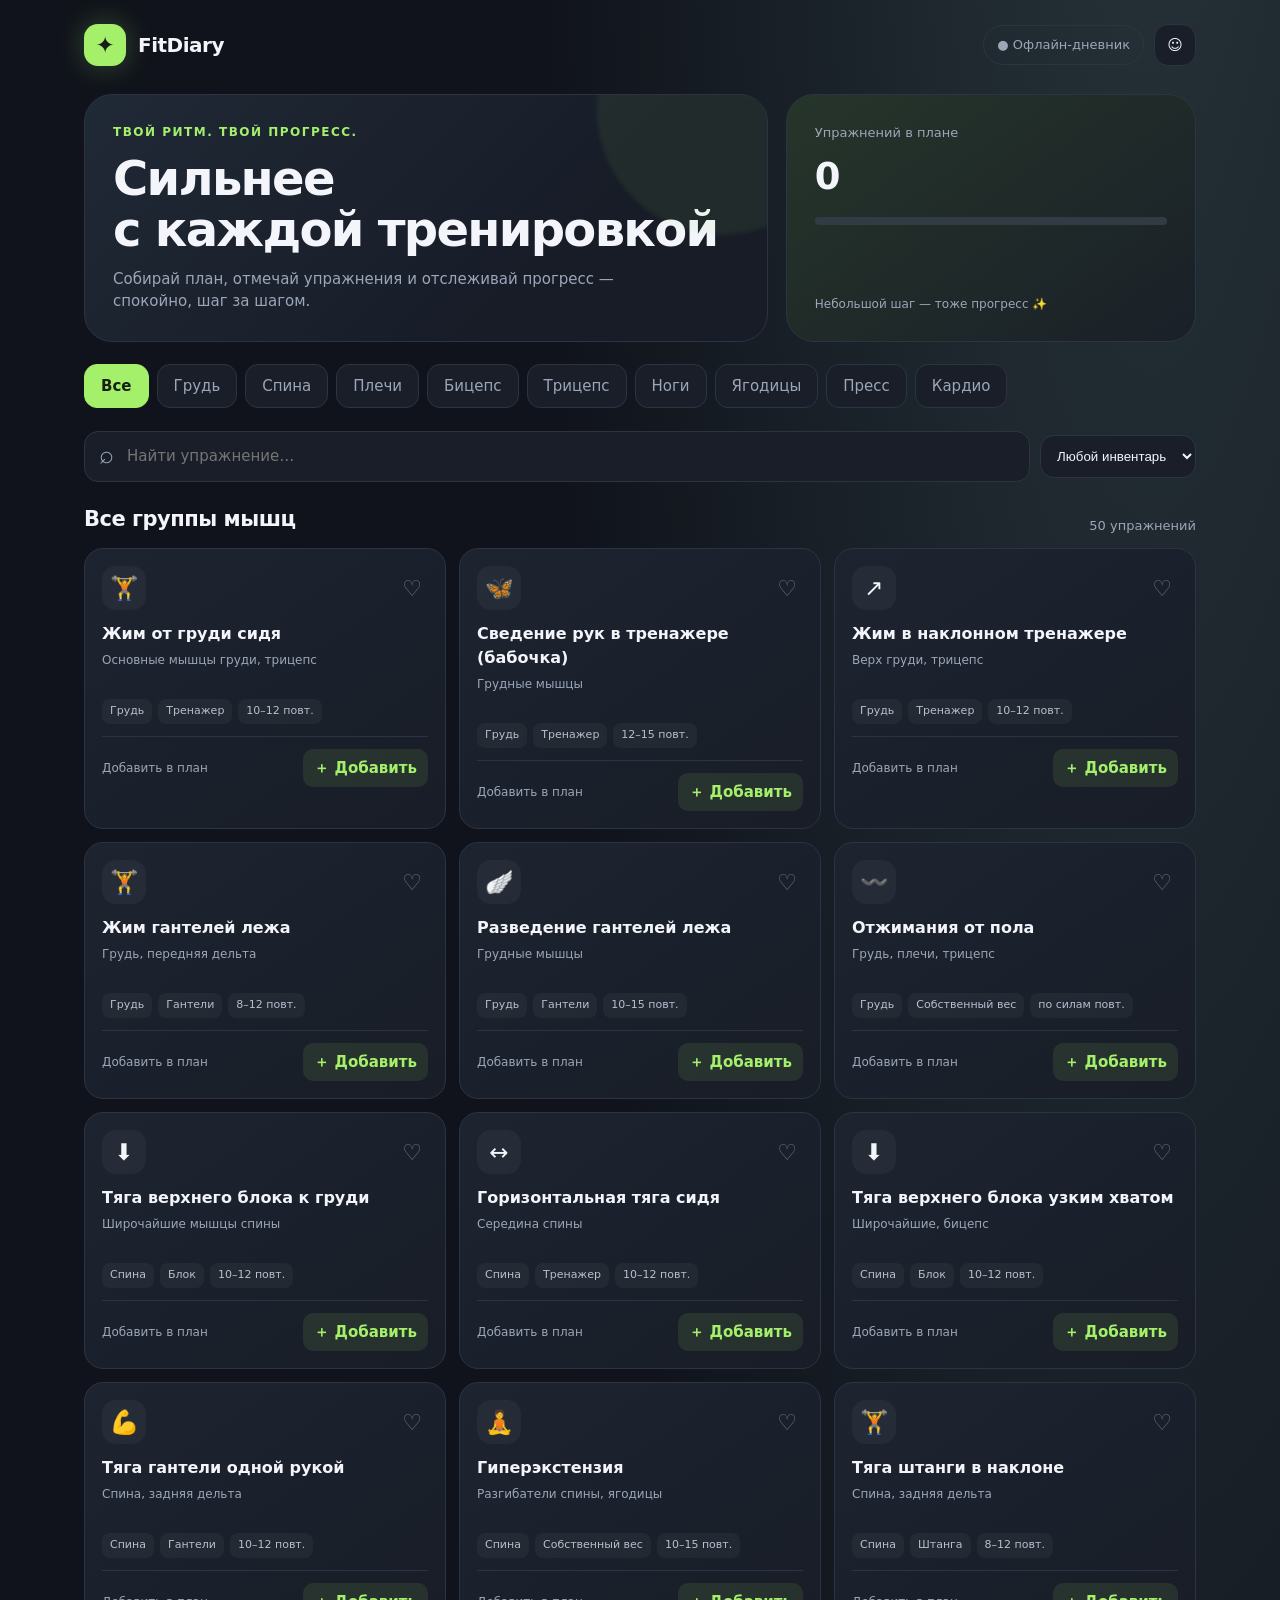
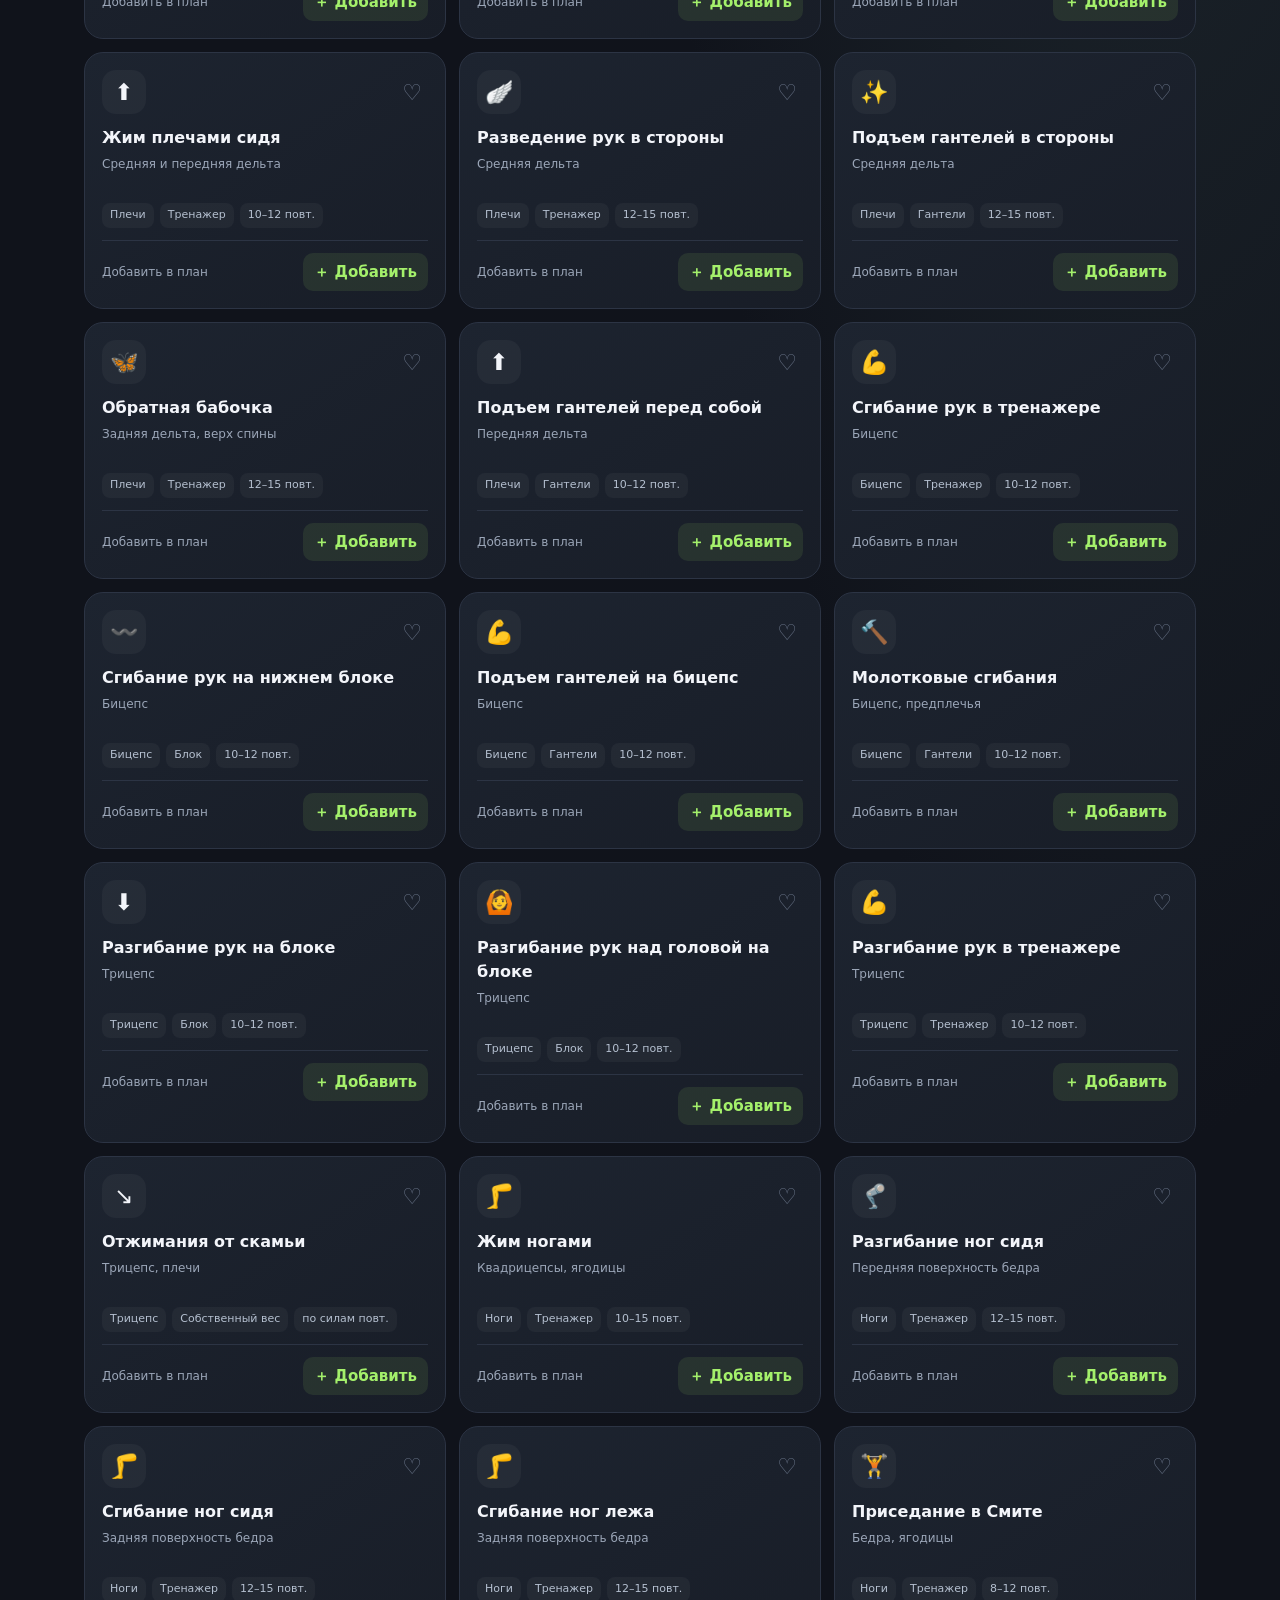
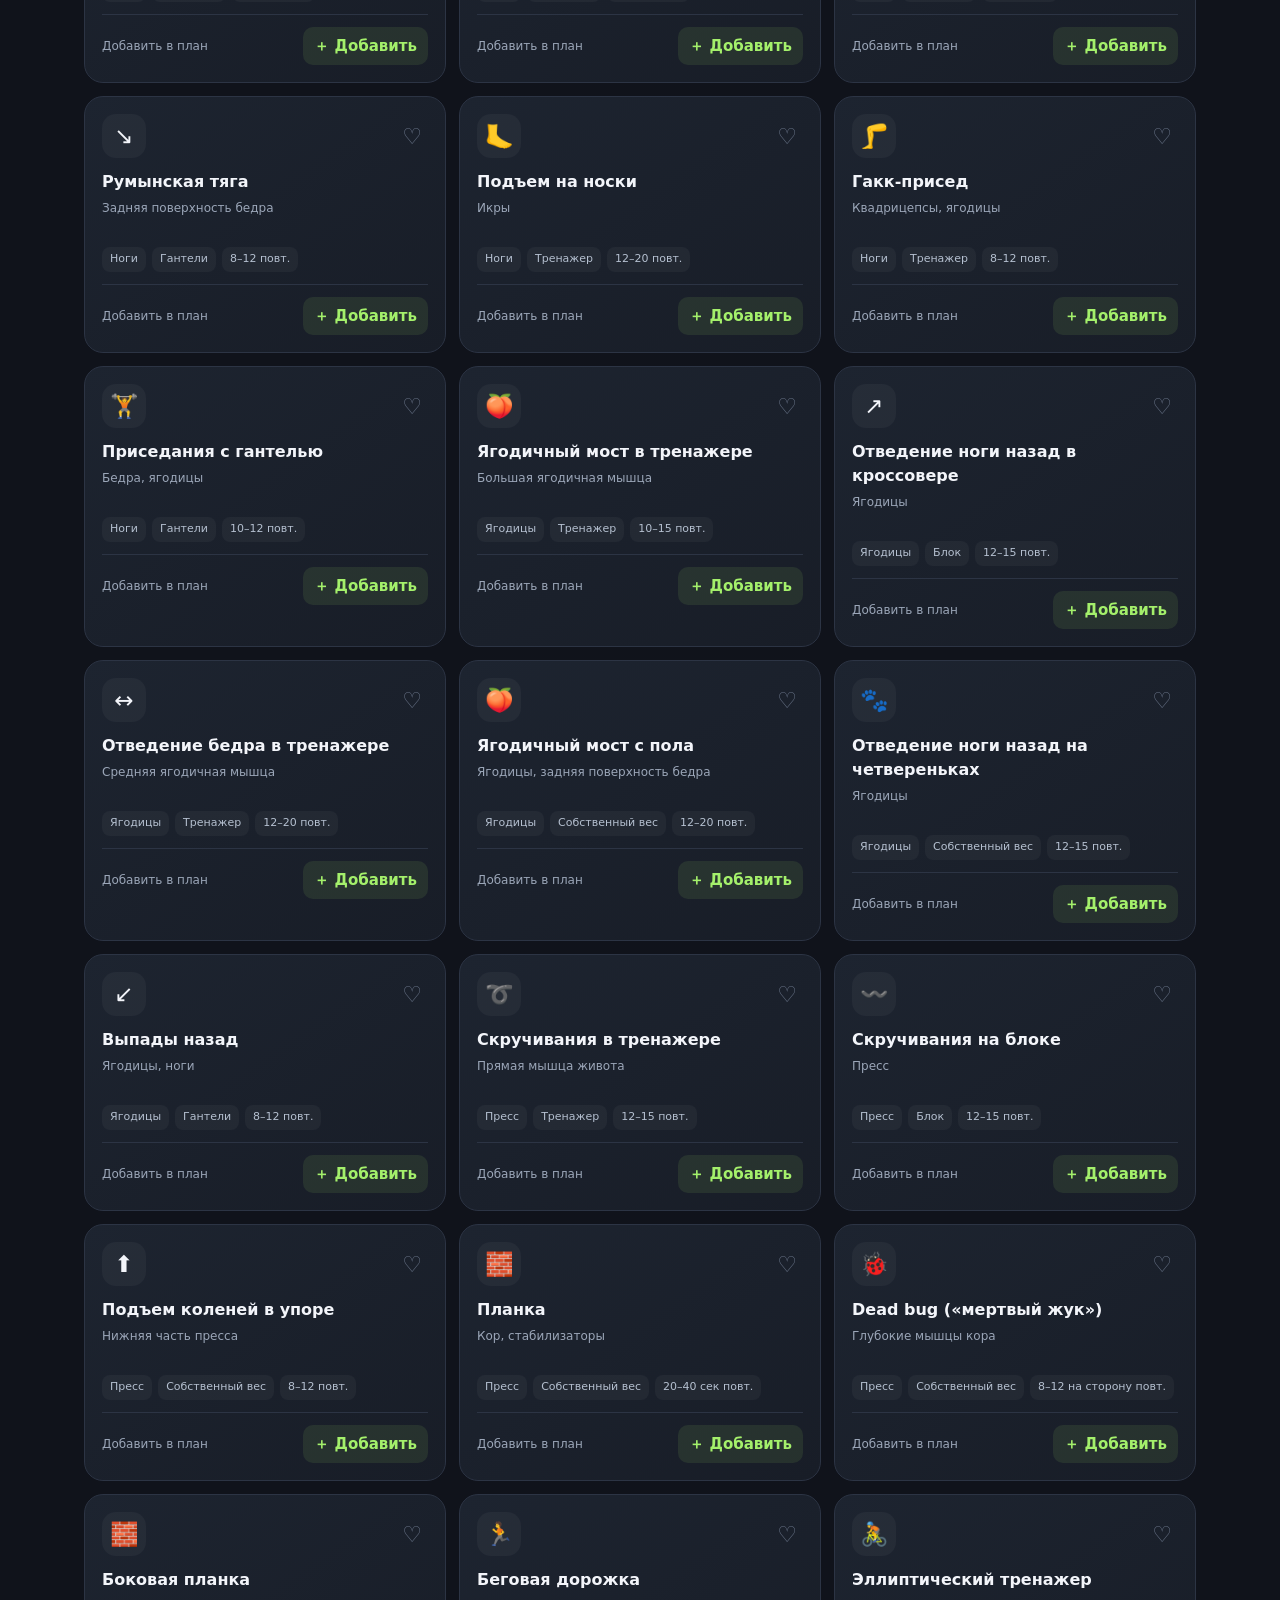
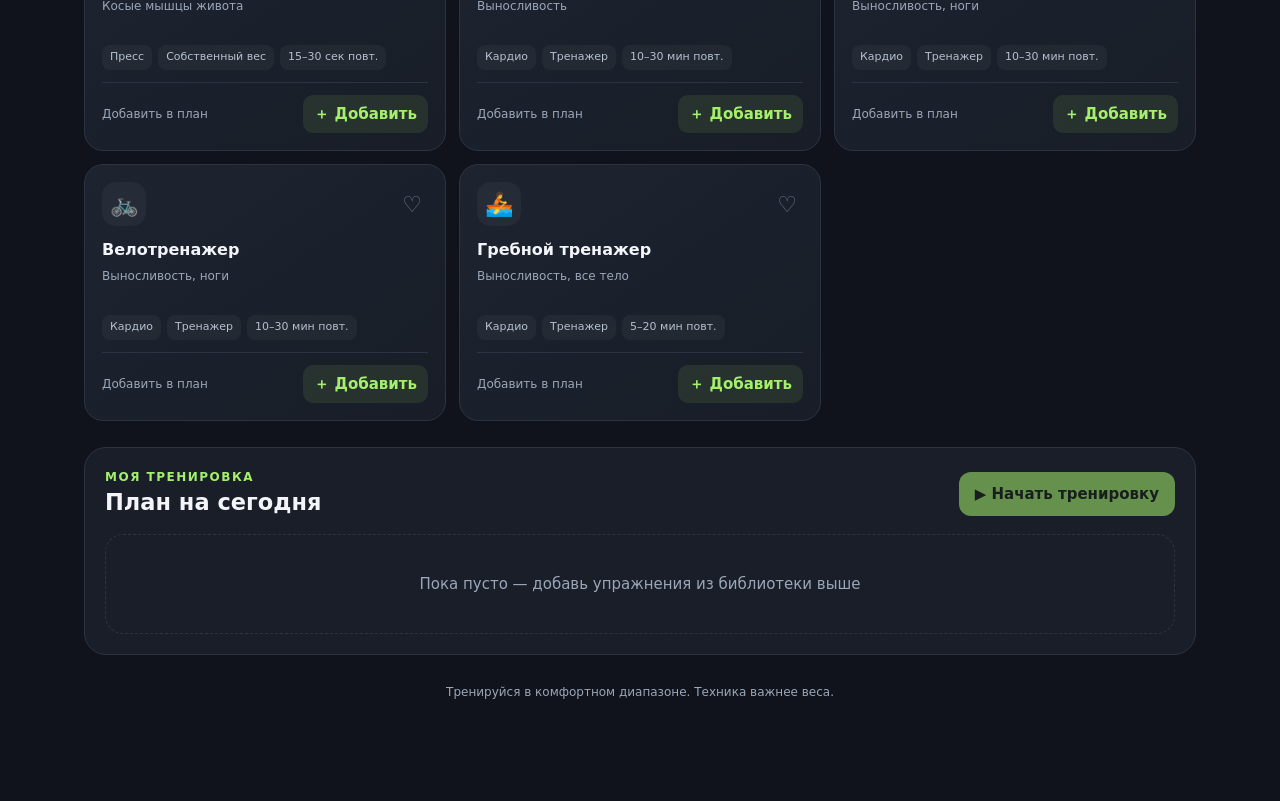
==== commit 7b6d55a2: "Rename fitdiary.html to index.html" ====
--- a/index.html
+++ b/index.html
@@ -1,89 +1,40 @@
-<!DOCTYPE html>
+<!doctype html>
 <html lang="ru">
 <head>
-<meta charset="utf-8">
-<meta name="viewport" content="width=device-width,initial-scale=1,viewport-fit=cover">
-<meta name="theme-color" content="#0f1115">
-<title>FitDiary</title>
-<link rel="manifest" href="manifest.json">
-<link rel="stylesheet" href="style.css">
-</head>
-<body>
-
-<div class="topbar">
-  <h1>FitDiary</h1>
-</div>
-
-<main class="wrap">
-  <!-- ВКЛАДКА 1: ПЛАН -->
-  <section class="page on" id="page-plan">
-    <div class="card">
-      <h2>Моя программа</h2>
-      <div id="planList"></div>
-    </div>
-  </section>
-
-  <!-- ВКЛАДКА 2: ТРЕНИРОВКА -->
-  <section class="page" id="page-workout">
-    <div id="activeSession" style="display:none;">
-      <div class="card">
-        <h2 id="sessionTitle">Тренировка</h2>
-        <div id="sessionList"></div>
-        <button class="primary" onclick="finishSession()" style="margin-top:15px;">Завершить</button>
-        <button class="ghost" onclick="cancelSession()">Отменить</button>
-      </div>
-    </div>
-    <div id="noSession" class="card" style="text-align:center;">
-      <p style="color:var(--muted);">Нет активной тренировки. Перейдите во вкладку «План», чтобы начать.</p>
-    </div>
-  </section>
-
-  <!-- ВКЛАДКА 3: ПРОФИЛЬ -->
-  <section class="page" id="page-profile">
-    <div class="card profile-header">
-      <div class="profile-avatar">
-        <svg viewBox="0 0 24 24"><circle cx="12" cy="7" r="4"/><path d="M20 21v-2a4 4 0 0 0-4-4H8a4 4 0 0 0-4 4v2"/></svg>
-      </div>
-      <input type="text" id="userName" placeholder="Ваше имя" style="text-align:center; font-size:22px; font-weight:800; background:transparent; border:none; border-bottom:1px solid var(--line); color:var(--text); margin-bottom:0;" onchange="saveName(this.value)">
-    </div>
-
-    <div class="card">
-      <h2>Настройки</h2>
-      <label>Таймер отдыха (сек)</label>
-      <select id="timerSetting" onchange="saveTimer(this.value)">
-        <option value="60">60</option>
-        <option value="90">90</option>
-        <option value="120">120</option>
-      </select>
-      <button class="danger" onclick="resetData()" style="margin-top:10px;">Сбросить всё</button>
-    </div>
-  </section>
-</main>
-
-<!-- МОДАЛКА УПРАЖНЕНИЙ -->
-<div class="modal" id="exModal">
-  <div class="modal-content">
-    <button class="modal-close" onclick="closeExModal()">&times;</button>
-    <h3 style="margin-top:0; margin-bottom:15px;">База упражнений</h3>
-    <div style="overflow-y:auto; flex:1; padding-right:5px;" id="exModalBody"></div>
-  </div>
-</div>
-
-<nav class="bottom">
-  <button data-tab="plan" class="on" onclick="switchTab('plan', this)">
-    <svg viewBox="0 0 24 24"><path d="M4 6h16M4 12h16M4 18h16"/></svg>
-    План
-  </button>
-  <button data-tab="workout" onclick="switchTab('workout', this)">
-    <svg viewBox="0 0 24 24"><path d="M4 14a1 1 0 0 1-1-1v-2a1 1 0 0 1 1-1h2V8a1 1 0 0 1 1-1h2a1 1 0 0 1 1 1v8a1 1 0 0 1-1 1H7a1 1 0 0 1-1-1v-2H4zm16 0a1 1 0 0 0 1-1v-2a1 1 0 0 0-1-1h-2V8a1 1 0 0 0-1-1h-2a1 1 0 0 0-1 1v8a1 1 0 0 0 1 1h2a1 1 0 0 0 1-1v-2h2z"/><path d="M10 11h4v2h-4z"/></svg>
-    Трен.
-  </button>
-  <button data-tab="profile" onclick="switchTab('profile', this)">
-    <svg viewBox="0 0 24 24"><path d="M20 21v-2a4 4 0 0 0-4-4H8a4 4 0 0 0-4 4v2"/><circle cx="12" cy="7" r="4"/></svg>
-    Профиль
-  </button>
-</nav>
-
-<script src="app.js"></script>
-</body>
-  </html>
+<meta charset="utf-8"><meta name="viewport" content="width=device-width,initial-scale=1,viewport-fit=cover"><meta name="theme-color" content="#10131b"><title>FitDiary — тренировки</title>
+<style>
+:root{--bg:#10131b;--panel:#191e29;--panel2:#202736;--line:#2c3444;--text:#f3f5fa;--muted:#9ba6b8;--accent:#a4f06b;--accent2:#d3ffad;--pink:#f08db2;--blue:#82aaff;--radius:22px}*{box-sizing:border-box}body{margin:0;background:radial-gradient(ellipse at 90% -10%,#27353a 0,transparent 38%),var(--bg);color:var(--text);font:15px/1.5 Inter,ui-sans-serif,system-ui,-apple-system,"Segoe UI",sans-serif;min-height:100vh}button,input{font:inherit}button{color:inherit}.app{max-width:1160px;margin:auto;padding:24px 24px 100px}.top{display:flex;justify-content:space-between;align-items:center;gap:16px;margin-bottom:28px}.brand{display:flex;align-items:center;gap:12px;font-weight:850;font-size:20px;letter-spacing:-.5px}.logo{width:42px;height:42px;border-radius:14px;background:var(--accent);color:#182014;display:grid;place-items:center;font-size:23px;box-shadow:0 0 28px #a4f06b44}.top-right{display:flex;gap:10px;align-items:center}.pill{border:1px solid var(--line);padding:9px 13px;border-radius:999px;color:var(--muted);font-size:13px}.icon-btn{width:42px;height:42px;border-radius:14px;border:1px solid var(--line);background:var(--panel);cursor:pointer}.hero{display:grid;grid-template-columns:1.25fr .75fr;gap:18px;margin-bottom:22px}.hero-main,.hero-side{border:1px solid var(--line);border-radius:28px;padding:28px;background:linear-gradient(135deg,#202936,#171c27 70%);position:relative;overflow:hidden}.hero-main:after{content:"";position:absolute;width:250px;height:250px;border-radius:50%;background:#a4f06b12;right:-80px;top:-110px;filter:blur(2px)}.eyebrow{color:var(--accent);font-size:12px;text-transform:uppercase;letter-spacing:1.5px;font-weight:800}.hero h1{font-size:clamp(30px,5vw,48px);line-height:1.07;letter-spacing:-1.7px;margin:12px 0}.hero p{color:var(--muted);max-width:510px;margin:0}.hero-side{display:flex;flex-direction:column;justify-content:space-between;background:linear-gradient(145deg,#26352a,#1a2028)}.stat-label{color:var(--muted);font-size:13px}.stat{font-size:37px;font-weight:850;letter-spacing:-1px;margin:6px 0}.progress{height:8px;background:#313b43;border-radius:9px;overflow:hidden;margin:13px 0}.progress span{display:block;width:0;height:100%;background:var(--accent);border-radius:inherit;transition:width .5s}.small{font-size:12px;color:var(--muted)}.tabs{display:flex;gap:8px;margin:20px 0;overflow:auto;padding-bottom:3px}.tab{border:1px solid var(--line);background:var(--panel);padding:10px 16px;border-radius:13px;color:var(--muted);cursor:pointer;white-space:nowrap;transition:.2s}.tab.active,.tab:hover{background:var(--accent);color:#172013;border-color:var(--accent);font-weight:750}.toolbar{display:flex;gap:10px;align-items:center;margin-bottom:16px}.search{flex:1;position:relative}.search input{width:100%;background:var(--panel);border:1px solid var(--line);color:var(--text);border-radius:14px;padding:13px 14px 13px 42px;outline:none}.search input:focus{border-color:var(--accent)}.search:before{content:"⌕";position:absolute;left:15px;top:5px;color:var(--muted);font-size:25px}.select{background:var(--panel);border:1px solid var(--line);color:var(--text);padding:12px;border-radius:14px}.section-head{display:flex;justify-content:space-between;align-items:end;margin:22px 0 13px}.section-head h2{font-size:21px;margin:0;letter-spacing:-.5px}.section-head span{color:var(--muted);font-size:13px}.grid{display:grid;grid-template-columns:repeat(3,minmax(0,1fr));gap:13px}.card{background:linear-gradient(145deg,#1d2430,#181d27);border:1px solid var(--line);border-radius:19px;padding:17px;transition:transform .22s,border-color .22s,box-shadow .22s;animation:rise .35s both}.card:hover{transform:translateY(-4px);border-color:#a4f06b77;box-shadow:0 12px 30px #0003}.card-top{display:flex;justify-content:space-between;align-items:center;margin-bottom:12px}.emoji{font-size:23px;width:44px;height:44px;border-radius:14px;background:#ffffff0a;display:grid;place-items:center}.fav{border:0;background:none;color:#657084;font-size:22px;cursor:pointer}.fav.on{color:var(--pink)}.card h3{font-size:16px;margin:0 0 5px}.card p{font-size:12px;color:var(--muted);margin:0;min-height:36px}.tags{display:flex;gap:6px;flex-wrap:wrap;margin:12px 0}.tag{background:#ffffff0a;color:#b5c0d0;padding:4px 8px;border-radius:8px;font-size:11px}.card-actions{display:flex;justify-content:space-between;align-items:center;border-top:1px solid var(--line);padding-top:12px;margin-top:11px}.add{border:0;background:#a4f06b18;color:var(--accent);border-radius:10px;padding:8px 11px;font-weight:750;cursor:pointer}.add:hover{background:var(--accent);color:#172013}.empty{grid-column:1/-1;padding:38px;text-align:center;color:var(--muted);border:1px dashed var(--line);border-radius:18px}.plan{margin-top:26px;background:var(--panel);border:1px solid var(--line);border-radius:22px;padding:20px}.plan-head{display:flex;justify-content:space-between;align-items:center;gap:10px}.plan h2{margin:0}.primary{background:var(--accent);border:0;color:#172013;font-weight:800;padding:11px 16px;border-radius:12px;cursor:pointer;transition:.2s}.primary:hover{transform:translateY(-2px);box-shadow:0 8px 20px #a4f06b33}.plan-list{display:grid;gap:8px;margin-top:14px}.plan-row{display:flex;align-items:center;gap:12px;padding:11px 12px;background:#ffffff06;border:1px solid var(--line);border-radius:13px}.plan-row strong{flex:1}.plan-row input{width:58px;background:#11151d;color:var(--text);border:1px solid var(--line);border-radius:8px;padding:7px}.remove{background:none;border:0;color:#ff8790;cursor:pointer;font-size:18px}.workout-box{margin-top:14px;border:1px solid #a4f06b55;background:#a4f06b0a;border-radius:15px;padding:15px;display:none}.workout-box.show{display:block;animation:rise .25s}.timer{font-size:28px;font-weight:850;color:var(--accent);margin:8px 0}.timer-controls{display:flex;gap:9px;align-items:center;flex-wrap:wrap}.timer-controls input{width:70px;background:#11151d;color:var(--text);border:1px solid var(--line);padding:8px;border-radius:9px}.toast{position:fixed;bottom:24px;left:50%;transform:translate(-50%,20px);opacity:0;background:#eaffd9;color:#172013;padding:12px 18px;border-radius:14px;font-weight:750;pointer-events:none;transition:.25s;z-index:5}.toast.show{opacity:1;transform:translate(-50%,0)}footer{text-align:center;color:var(--muted);font-size:12px;margin-top:28px}.modal{position:fixed;inset:0;background:#0009;display:none;place-items:center;padding:20px;z-index:4}.modal.show{display:grid}.dialog{width:min(500px,100%);background:var(--panel);border:1px solid var(--line);border-radius:23px;padding:23px;animation:rise .2s}.dialog h2{margin:0 0 15px}.dialog label{display:block;color:var(--muted);font-size:13px;margin:12px 0 5px}.dialog input{width:100%;background:#11151d;border:1px solid var(--line);padding:11px;border-radius:10px;color:var(--text)}.dialog-actions{display:flex;justify-content:flex-end;gap:9px;margin-top:18px}.secondary{background:transparent;border:1px solid var(--line);padding:10px 14px;border-radius:11px;cursor:pointer}@keyframes rise{from{opacity:0;transform:translateY(10px)}to{opacity:1;transform:translateY(0)}}
+@media(max-width:800px){.grid{grid-template-columns:repeat(2,minmax(0,1fr))}.hero{grid-template-columns:1fr}.hero-side{min-height:150px}}@media(max-width:540px){.app{padding:16px 14px 90px}.grid{grid-template-columns:1fr}.hero-main,.hero-side{padding:21px}.toolbar{flex-wrap:wrap}.search{flex-basis:100%}.select{flex:1}.top .pill{display:none}.plan-head{align-items:flex-start;flex-direction:column}.plan-row{gap:8px}.plan-row strong{font-size:13px}}
+</style></head>
+<body><main class="app">
+<header class="top"><div class="brand"><div class="logo">✦</div>FitDiary</div><div class="top-right"><span class="pill">● Офлайн-дневник</span><button class="icon-btn" id="profileBtn" title="Профиль">☺</button></div></header>
+<section class="hero"><div class="hero-main"><div class="eyebrow">Твой ритм. Твой прогресс.</div><h1>Сильнее<br>с каждой тренировкой</h1><p>Собирай план, отмечай упражнения и отслеживай прогресс — спокойно, шаг за шагом.</p></div><div class="hero-side"><div><div class="stat-label">Упражнений в плане</div><div class="stat" id="planCount">0</div><div class="progress"><span id="progressBar"></span></div></div><div class="small" id="greeting">Небольшой шаг — тоже прогресс ✨</div></div></section>
+<nav class="tabs" id="tabs"></nav><div class="toolbar"><div class="search"><input id="search" placeholder="Найти упражнение…" autocomplete="off"></div><select id="equipment" class="select"><option value="all">Любой инвентарь</option><option>Тренажер</option><option>Гантели</option><option>Блок</option><option>Собственный вес</option><option>Штанга</option></select></div>
+<div class="section-head"><h2 id="groupTitle">Все группы мышц</h2><span id="resultCount"></span></div><section class="grid" id="grid"></section>
+<section class="plan"><div class="plan-head"><div><div class="eyebrow">Моя тренировка</div><h2>План на сегодня</h2></div><button class="primary" id="startBtn">▶ Начать тренировку</button></div><div class="plan-list" id="planList"></div><div class="workout-box" id="workout"><strong>Тренировка началась 💪</strong><p class="small">Выполняй упражнения в комфортном темпе. Отметь подход — запустится отдых.</p><div class="timer" id="timer">01:30</div><div class="timer-controls"><button class="primary" id="doneBtn">✓ Подход выполнен</button><label class="small">Отдых, сек. <input type="number" id="restSeconds" min="15" max="600" value="90"></label><button class="secondary" id="stopTimer">Сбросить таймер</button></div></div></section><footer>Тренируйся в комфортном диапазоне. Техника важнее веса.</footer></main><div class="toast" id="toast"></div>
+<div class="modal" id="modal"><div class="dialog"><h2>Профиль</h2><label for="nameInput">Как к тебе обращаться?</label><input id="nameInput" maxlength="30" placeholder="Имя"><label for="restInput">Отдых между подходами, секунд</label><input id="restInput" type="number" min="15" max="600" value="90"><div class="dialog-actions"><button class="secondary" id="cancelModal">Закрыть</button><button class="primary" id="saveProfile">Сохранить</button></div></div></div>
+<script>
+const groups=['Все','Грудь','Спина','Плечи','Бицепс','Трицепс','Ноги','Ягодицы','Пресс','Кардио'];
+const exercises=[
+['Грудь','Жим от груди сидя','Тренажер','Основные мышцы груди, трицепс','🏋️','10–12'],['Грудь','Сведение рук в тренажере (бабочка)','Тренажер','Грудные мышцы','🦋','12–15'],['Грудь','Жим в наклонном тренажере','Тренажер','Верх груди, трицепс','↗️','10–12'],['Грудь','Жим гантелей лежа','Гантели','Грудь, передняя дельта','🏋️','8–12'],['Грудь','Разведение гантелей лежа','Гантели','Грудные мышцы','🪽','10–15'],['Грудь','Отжимания от пола','Собственный вес','Грудь, плечи, трицепс','〰️','по силам'],
+['Спина','Тяга верхнего блока к груди','Блок','Широчайшие мышцы спины','⬇️','10–12'],['Спина','Горизонтальная тяга сидя','Тренажер','Середина спины','↔️','10–12'],['Спина','Тяга верхнего блока узким хватом','Блок','Широчайшие, бицепс','⬇️','10–12'],['Спина','Тяга гантели одной рукой','Гантели','Спина, задняя дельта','💪','10–12'],['Спина','Гиперэкстензия','Собственный вес','Разгибатели спины, ягодицы','🧘','10–15'],['Спина','Тяга штанги в наклоне','Штанга','Спина, задняя дельта','🏋️','8–12'],
+['Плечи','Жим плечами сидя','Тренажер','Средняя и передняя дельта','⬆️','10–12'],['Плечи','Разведение рук в стороны','Тренажер','Средняя дельта','🪽','12–15'],['Плечи','Подъем гантелей в стороны','Гантели','Средняя дельта','✨','12–15'],['Плечи','Обратная бабочка','Тренажер','Задняя дельта, верх спины','🦋','12–15'],['Плечи','Подъем гантелей перед собой','Гантели','Передняя дельта','⬆️','10–12'],
+['Бицепс','Сгибание рук в тренажере','Тренажер','Бицепс','💪','10–12'],['Бицепс','Сгибание рук на нижнем блоке','Блок','Бицепс','〰️','10–12'],['Бицепс','Подъем гантелей на бицепс','Гантели','Бицепс','💪','10–12'],['Бицепс','Молотковые сгибания','Гантели','Бицепс, предплечья','🔨','10–12'],
+['Трицепс','Разгибание рук на блоке','Блок','Трицепс','⬇️','10–12'],['Трицепс','Разгибание рук над головой на блоке','Блок','Трицепс','🙆','10–12'],['Трицепс','Разгибание рук в тренажере','Тренажер','Трицепс','💪','10–12'],['Трицепс','Отжимания от скамьи','Собственный вес','Трицепс, плечи','↘️','по силам'],
+['Ноги','Жим ногами','Тренажер','Квадрицепсы, ягодицы','🦵','10–15'],['Ноги','Разгибание ног сидя','Тренажер','Передняя поверхность бедра','🦿','12–15'],['Ноги','Сгибание ног сидя','Тренажер','Задняя поверхность бедра','🦵','12–15'],['Ноги','Сгибание ног лежа','Тренажер','Задняя поверхность бедра','🦵','12–15'],['Ноги','Приседание в Смите','Тренажер','Бедра, ягодицы','🏋️','8–12'],['Ноги','Румынская тяга','Гантели','Задняя поверхность бедра','↘️','8–12'],['Ноги','Подъем на носки','Тренажер','Икры','🦶','12–20'],['Ноги','Гакк-присед','Тренажер','Квадрицепсы, ягодицы','🦵','8–12'],['Ноги','Приседания с гантелью','Гантели','Бедра, ягодицы','🏋️','10–12'],
+['Ягодицы','Ягодичный мост в тренажере','Тренажер','Большая ягодичная мышца','🍑','10–15'],['Ягодицы','Отведение ноги назад в кроссовере','Блок','Ягодицы','↗️','12–15'],['Ягодицы','Отведение бедра в тренажере','Тренажер','Средняя ягодичная мышца','↔️','12–20'],['Ягодицы','Ягодичный мост с пола','Собственный вес','Ягодицы, задняя поверхность бедра','🍑','12–20'],['Ягодицы','Отведение ноги назад на четвереньках','Собственный вес','Ягодицы','🐾','12–15'],['Ягодицы','Выпады назад','Гантели','Ягодицы, ноги','↙️','8–12'],
+['Пресс','Скручивания в тренажере','Тренажер','Прямая мышца живота','➰','12–15'],['Пресс','Скручивания на блоке','Блок','Пресс','〰️','12–15'],['Пресс','Подъем коленей в упоре','Собственный вес','Нижняя часть пресса','⬆️','8–12'],['Пресс','Планка','Собственный вес','Кор, стабилизаторы','🧱','20–40 сек'],['Пресс','Dead bug («мертвый жук»)','Собственный вес','Глубокие мышцы кора','🐞','8–12 на сторону'],['Пресс','Боковая планка','Собственный вес','Косые мышцы живота','🧱','15–30 сек'],
+['Кардио','Беговая дорожка','Тренажер','Выносливость','🏃','10–30 мин'],['Кардио','Эллиптический тренажер','Тренажер','Выносливость, ноги','🚴','10–30 мин'],['Кардио','Велотренажер','Тренажер','Выносливость, ноги','🚲','10–30 мин'],['Кардио','Гребной тренажер','Тренажер','Выносливость, все тело','🚣','5–20 мин']
+];
+const $=s=>document.querySelector(s), state={group:'Все',equipment:'all',search:'',plan:JSON.parse(localStorage.getItem('fd_plan')||'[]'),favs:JSON.parse(localStorage.getItem('fd_favs')||'[]'),name:localStorage.getItem('fd_name')||'',rest:+localStorage.getItem('fd_rest')||90};
+function persist(){localStorage.setItem('fd_plan',JSON.stringify(state.plan));$('#planCount').textContent=state.plan.length;$('#progressBar').style.width=Math.min(100,state.plan.length*10)+'%';renderPlan()}
+function renderTabs(){$('#tabs').innerHTML=groups.map(g=>`<button class="tab ${g===state.group?'active':''}" data-group="${g}">${g}</button>`).join('');document.querySelectorAll('.tab').forEach(b=>b.onclick=()=>{state.group=b.dataset.group;renderTabs();renderGrid()})}
+function renderGrid(){let list=exercises.filter(e=>(state.group==='Все'||e[0]===state.group)&&(state.equipment==='all'||e[2]===state.equipment)&&e.slice(0,4).join(' ').toLowerCase().includes(state.search.toLowerCase()));$('#groupTitle').textContent=state.group==='Все'?'Все группы мышц':state.group;$('#resultCount').textContent=`${list.length} упражнений`;$('#grid').innerHTML=list.length?list.map((e,i)=>{let id=exercises.indexOf(e),fav=state.favs.includes(id);return `<article class="card" style="animation-delay:${(i%9)*35}ms"><div class="card-top"><div class="emoji">${e[4]}</div><button class="fav ${fav?'on':''}" data-fav="${id}" aria-label="Избранное">${fav?'♥':'♡'}</button></div><h3>${e[1]}</h3><p>${e[3]}</p><div class="tags"><span class="tag">${e[0]}</span><span class="tag">${e[2]}</span><span class="tag">${e[5]} повт.</span></div><div class="card-actions"><span class="small">Добавить в план</span><button class="add" data-add="${id}">＋ Добавить</button></div></article>`}).join(''):'<div class="empty">Ничего не найдено. Попробуй другой запрос или фильтр.</div>';document.querySelectorAll('[data-add]').forEach(b=>b.onclick=()=>add(+b.dataset.add));document.querySelectorAll('[data-fav]').forEach(b=>b.onclick=()=>{let id=+b.dataset.fav;state.favs=state.favs.includes(id)?state.favs.filter(x=>x!==id):[...state.favs,id];localStorage.setItem('fd_favs',JSON.stringify(state.favs));renderGrid()})}
+function add(id){if(state.plan.some(x=>x.id===id)){toast('Уже добавлено в план');return}state.plan.push({id,sets:3});persist();toast('Добавлено в план ✓')}
+function renderPlan(){let el=$('#planList');el.innerHTML=state.plan.length?state.plan.map((x,i)=>{let e=exercises[x.id];return `<div class="plan-row"><span class="small">${String(i+1).padStart(2,'0')}</span><strong>${e[1]} <span class="small">· ${e[0]}</span></strong><span class="small">Подходы</span><input aria-label="Количество подходов" type="number" min="1" max="10" value="${x.sets}" data-sets="${x.id}"><button class="remove" data-remove="${x.id}" aria-label="Удалить">×</button></div>`}).join(''):'<div class="empty">Пока пусто — добавь упражнения из библиотеки выше</div>';document.querySelectorAll('[data-remove]').forEach(b=>b.onclick=()=>{state.plan=state.plan.filter(x=>x.id!==+b.dataset.remove);persist()});document.querySelectorAll('[data-sets]').forEach(inp=>inp.onchange=()=>{let item=state.plan.find(x=>x.id===+inp.dataset.sets);item.sets=Math.max(1,Math.min(10,+inp.value||1));persist()});$('#startBtn').disabled=!state.plan.length;$('#startBtn').style.opacity=state.plan.length?1:.55}
+function toast(t){let x=$('#toast');x.textContent=t;x.classList.add('show');setTimeout(()=>x.classList.remove('show'),1900)}
+$('#search').oninput=e=>{state.search=e.target.value;renderGrid()};$('#equipment').onchange=e=>{state.equipment=e.target.value;renderGrid()};$('#planCount').textContent=state.plan.length;renderTabs();renderGrid();persist();
+function greet(){if(state.name)$('#greeting').textContent=`Привет, ${state.name}! Небольшой шаг — тоже прогресс ✨`}greet();
+$('#profileBtn').onclick=()=>{$('#nameInput').value=state.name;$('#restInput').value=state.rest;$('#modal').classList.add('show')};$('#cancelModal').onclick=()=>$('#modal').classList.remove('show');$('#modal').onclick=e=>{if(e.target.id==='modal')$('#modal').classList.remove('show')};$('#saveProfile').onclick=()=>{state.name=$('#nameInput').value.trim();state.rest=Math.max(15,Math.min(600,+$('#restInput').value||90));localStorage.setItem('fd_name',state.name);localStorage.setItem('fd_rest',state.rest);greet();$('#modal').classList.remove('show');toast('Профиль сохранен')};
+let tick=null,remaining=0;function showTime(){let m=Math.floor(remaining/60),s=remaining%60;$('#timer').textContent=`${String(m).padStart(2,'0')}:${String(s).padStart(2,'0')}`}function startTimer(){clearInterval(tick);remaining=state.rest;showTime();tick=setInterval(()=>{remaining--;showTime();if(remaining<=0){clearInterval(tick);tick=null;toast('Отдых окончен — готово к следующему подходу!');if('vibrate'in navigator)navigator.vibrate([180,90,180])}},1000)}$('#startBtn').onclick=()=>{$('#workout').classList.add('show');$('#restSeconds').value=state.rest;$('#workout').scrollIntoView({behavior:'smooth',block:'center'});toast('Хорошей тренировки!')};$('#doneBtn').onclick=()=>{state.rest=Math.max(15,Math.min(600,+$('#restSeconds').value||90));startTimer()};$('#stopTimer').onclick=()=>{clearInterval(tick);tick=null;remaining=state.rest;showTime()};
+</script></body></html>
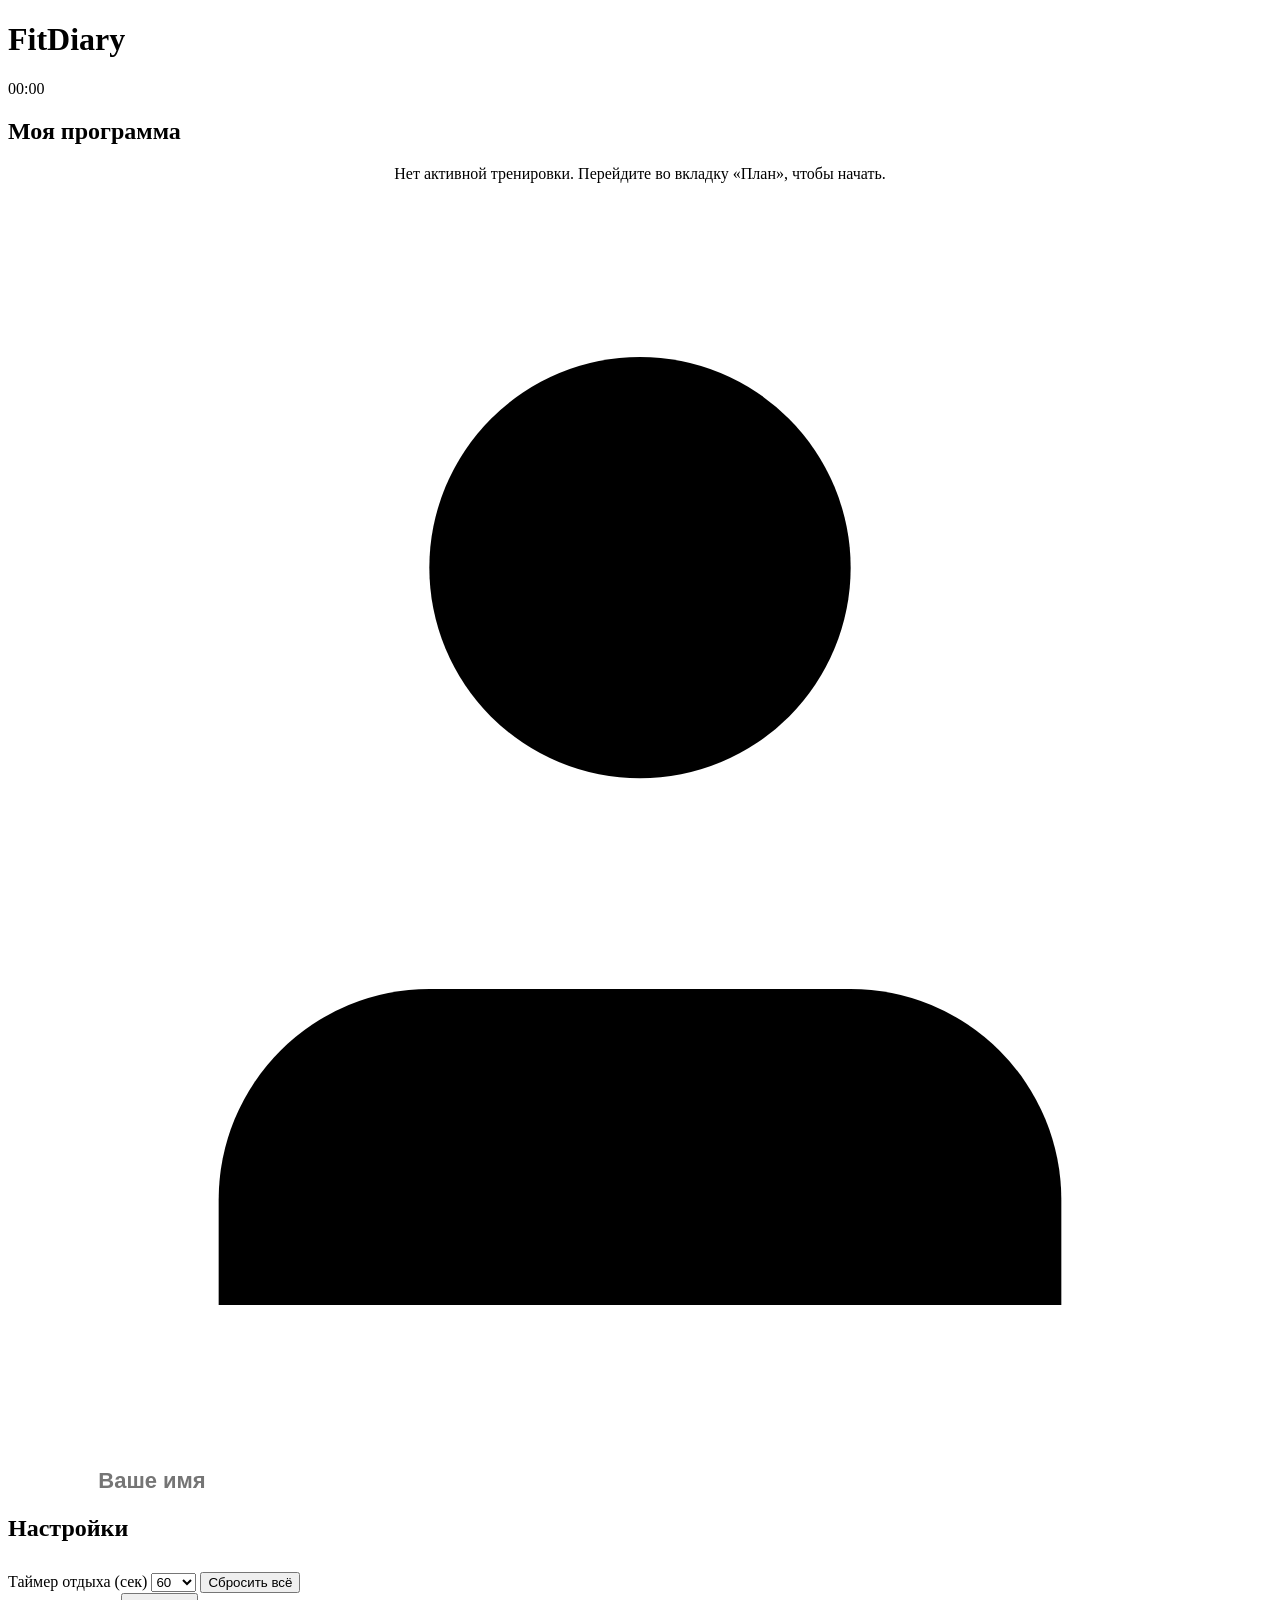
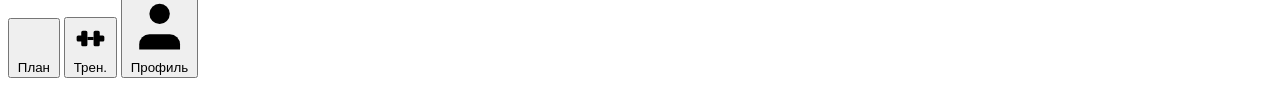
==== commit 7c89b82a: "Update index.html" ====
--- a/index.html
+++ b/index.html
@@ -1,40 +1,81 @@
-<!doctype html>
+<!DOCTYPE html>
 <html lang="ru">
 <head>
-<meta charset="utf-8"><meta name="viewport" content="width=device-width,initial-scale=1,viewport-fit=cover"><meta name="theme-color" content="#10131b"><title>FitDiary — тренировки</title>
-<style>
-:root{--bg:#10131b;--panel:#191e29;--panel2:#202736;--line:#2c3444;--text:#f3f5fa;--muted:#9ba6b8;--accent:#a4f06b;--accent2:#d3ffad;--pink:#f08db2;--blue:#82aaff;--radius:22px}*{box-sizing:border-box}body{margin:0;background:radial-gradient(ellipse at 90% -10%,#27353a 0,transparent 38%),var(--bg);color:var(--text);font:15px/1.5 Inter,ui-sans-serif,system-ui,-apple-system,"Segoe UI",sans-serif;min-height:100vh}button,input{font:inherit}button{color:inherit}.app{max-width:1160px;margin:auto;padding:24px 24px 100px}.top{display:flex;justify-content:space-between;align-items:center;gap:16px;margin-bottom:28px}.brand{display:flex;align-items:center;gap:12px;font-weight:850;font-size:20px;letter-spacing:-.5px}.logo{width:42px;height:42px;border-radius:14px;background:var(--accent);color:#182014;display:grid;place-items:center;font-size:23px;box-shadow:0 0 28px #a4f06b44}.top-right{display:flex;gap:10px;align-items:center}.pill{border:1px solid var(--line);padding:9px 13px;border-radius:999px;color:var(--muted);font-size:13px}.icon-btn{width:42px;height:42px;border-radius:14px;border:1px solid var(--line);background:var(--panel);cursor:pointer}.hero{display:grid;grid-template-columns:1.25fr .75fr;gap:18px;margin-bottom:22px}.hero-main,.hero-side{border:1px solid var(--line);border-radius:28px;padding:28px;background:linear-gradient(135deg,#202936,#171c27 70%);position:relative;overflow:hidden}.hero-main:after{content:"";position:absolute;width:250px;height:250px;border-radius:50%;background:#a4f06b12;right:-80px;top:-110px;filter:blur(2px)}.eyebrow{color:var(--accent);font-size:12px;text-transform:uppercase;letter-spacing:1.5px;font-weight:800}.hero h1{font-size:clamp(30px,5vw,48px);line-height:1.07;letter-spacing:-1.7px;margin:12px 0}.hero p{color:var(--muted);max-width:510px;margin:0}.hero-side{display:flex;flex-direction:column;justify-content:space-between;background:linear-gradient(145deg,#26352a,#1a2028)}.stat-label{color:var(--muted);font-size:13px}.stat{font-size:37px;font-weight:850;letter-spacing:-1px;margin:6px 0}.progress{height:8px;background:#313b43;border-radius:9px;overflow:hidden;margin:13px 0}.progress span{display:block;width:0;height:100%;background:var(--accent);border-radius:inherit;transition:width .5s}.small{font-size:12px;color:var(--muted)}.tabs{display:flex;gap:8px;margin:20px 0;overflow:auto;padding-bottom:3px}.tab{border:1px solid var(--line);background:var(--panel);padding:10px 16px;border-radius:13px;color:var(--muted);cursor:pointer;white-space:nowrap;transition:.2s}.tab.active,.tab:hover{background:var(--accent);color:#172013;border-color:var(--accent);font-weight:750}.toolbar{display:flex;gap:10px;align-items:center;margin-bottom:16px}.search{flex:1;position:relative}.search input{width:100%;background:var(--panel);border:1px solid var(--line);color:var(--text);border-radius:14px;padding:13px 14px 13px 42px;outline:none}.search input:focus{border-color:var(--accent)}.search:before{content:"⌕";position:absolute;left:15px;top:5px;color:var(--muted);font-size:25px}.select{background:var(--panel);border:1px solid var(--line);color:var(--text);padding:12px;border-radius:14px}.section-head{display:flex;justify-content:space-between;align-items:end;margin:22px 0 13px}.section-head h2{font-size:21px;margin:0;letter-spacing:-.5px}.section-head span{color:var(--muted);font-size:13px}.grid{display:grid;grid-template-columns:repeat(3,minmax(0,1fr));gap:13px}.card{background:linear-gradient(145deg,#1d2430,#181d27);border:1px solid var(--line);border-radius:19px;padding:17px;transition:transform .22s,border-color .22s,box-shadow .22s;animation:rise .35s both}.card:hover{transform:translateY(-4px);border-color:#a4f06b77;box-shadow:0 12px 30px #0003}.card-top{display:flex;justify-content:space-between;align-items:center;margin-bottom:12px}.emoji{font-size:23px;width:44px;height:44px;border-radius:14px;background:#ffffff0a;display:grid;place-items:center}.fav{border:0;background:none;color:#657084;font-size:22px;cursor:pointer}.fav.on{color:var(--pink)}.card h3{font-size:16px;margin:0 0 5px}.card p{font-size:12px;color:var(--muted);margin:0;min-height:36px}.tags{display:flex;gap:6px;flex-wrap:wrap;margin:12px 0}.tag{background:#ffffff0a;color:#b5c0d0;padding:4px 8px;border-radius:8px;font-size:11px}.card-actions{display:flex;justify-content:space-between;align-items:center;border-top:1px solid var(--line);padding-top:12px;margin-top:11px}.add{border:0;background:#a4f06b18;color:var(--accent);border-radius:10px;padding:8px 11px;font-weight:750;cursor:pointer}.add:hover{background:var(--accent);color:#172013}.empty{grid-column:1/-1;padding:38px;text-align:center;color:var(--muted);border:1px dashed var(--line);border-radius:18px}.plan{margin-top:26px;background:var(--panel);border:1px solid var(--line);border-radius:22px;padding:20px}.plan-head{display:flex;justify-content:space-between;align-items:center;gap:10px}.plan h2{margin:0}.primary{background:var(--accent);border:0;color:#172013;font-weight:800;padding:11px 16px;border-radius:12px;cursor:pointer;transition:.2s}.primary:hover{transform:translateY(-2px);box-shadow:0 8px 20px #a4f06b33}.plan-list{display:grid;gap:8px;margin-top:14px}.plan-row{display:flex;align-items:center;gap:12px;padding:11px 12px;background:#ffffff06;border:1px solid var(--line);border-radius:13px}.plan-row strong{flex:1}.plan-row input{width:58px;background:#11151d;color:var(--text);border:1px solid var(--line);border-radius:8px;padding:7px}.remove{background:none;border:0;color:#ff8790;cursor:pointer;font-size:18px}.workout-box{margin-top:14px;border:1px solid #a4f06b55;background:#a4f06b0a;border-radius:15px;padding:15px;display:none}.workout-box.show{display:block;animation:rise .25s}.timer{font-size:28px;font-weight:850;color:var(--accent);margin:8px 0}.timer-controls{display:flex;gap:9px;align-items:center;flex-wrap:wrap}.timer-controls input{width:70px;background:#11151d;color:var(--text);border:1px solid var(--line);padding:8px;border-radius:9px}.toast{position:fixed;bottom:24px;left:50%;transform:translate(-50%,20px);opacity:0;background:#eaffd9;color:#172013;padding:12px 18px;border-radius:14px;font-weight:750;pointer-events:none;transition:.25s;z-index:5}.toast.show{opacity:1;transform:translate(-50%,0)}footer{text-align:center;color:var(--muted);font-size:12px;margin-top:28px}.modal{position:fixed;inset:0;background:#0009;display:none;place-items:center;padding:20px;z-index:4}.modal.show{display:grid}.dialog{width:min(500px,100%);background:var(--panel);border:1px solid var(--line);border-radius:23px;padding:23px;animation:rise .2s}.dialog h2{margin:0 0 15px}.dialog label{display:block;color:var(--muted);font-size:13px;margin:12px 0 5px}.dialog input{width:100%;background:#11151d;border:1px solid var(--line);padding:11px;border-radius:10px;color:var(--text)}.dialog-actions{display:flex;justify-content:flex-end;gap:9px;margin-top:18px}.secondary{background:transparent;border:1px solid var(--line);padding:10px 14px;border-radius:11px;cursor:pointer}@keyframes rise{from{opacity:0;transform:translateY(10px)}to{opacity:1;transform:translateY(0)}}
-@media(max-width:800px){.grid{grid-template-columns:repeat(2,minmax(0,1fr))}.hero{grid-template-columns:1fr}.hero-side{min-height:150px}}@media(max-width:540px){.app{padding:16px 14px 90px}.grid{grid-template-columns:1fr}.hero-main,.hero-side{padding:21px}.toolbar{flex-wrap:wrap}.search{flex-basis:100%}.select{flex:1}.top .pill{display:none}.plan-head{align-items:flex-start;flex-direction:column}.plan-row{gap:8px}.plan-row strong{font-size:13px}}
-</style></head>
-<body><main class="app">
-<header class="top"><div class="brand"><div class="logo">✦</div>FitDiary</div><div class="top-right"><span class="pill">● Офлайн-дневник</span><button class="icon-btn" id="profileBtn" title="Профиль">☺</button></div></header>
-<section class="hero"><div class="hero-main"><div class="eyebrow">Твой ритм. Твой прогресс.</div><h1>Сильнее<br>с каждой тренировкой</h1><p>Собирай план, отмечай упражнения и отслеживай прогресс — спокойно, шаг за шагом.</p></div><div class="hero-side"><div><div class="stat-label">Упражнений в плане</div><div class="stat" id="planCount">0</div><div class="progress"><span id="progressBar"></span></div></div><div class="small" id="greeting">Небольшой шаг — тоже прогресс ✨</div></div></section>
-<nav class="tabs" id="tabs"></nav><div class="toolbar"><div class="search"><input id="search" placeholder="Найти упражнение…" autocomplete="off"></div><select id="equipment" class="select"><option value="all">Любой инвентарь</option><option>Тренажер</option><option>Гантели</option><option>Блок</option><option>Собственный вес</option><option>Штанга</option></select></div>
-<div class="section-head"><h2 id="groupTitle">Все группы мышц</h2><span id="resultCount"></span></div><section class="grid" id="grid"></section>
-<section class="plan"><div class="plan-head"><div><div class="eyebrow">Моя тренировка</div><h2>План на сегодня</h2></div><button class="primary" id="startBtn">▶ Начать тренировку</button></div><div class="plan-list" id="planList"></div><div class="workout-box" id="workout"><strong>Тренировка началась 💪</strong><p class="small">Выполняй упражнения в комфортном темпе. Отметь подход — запустится отдых.</p><div class="timer" id="timer">01:30</div><div class="timer-controls"><button class="primary" id="doneBtn">✓ Подход выполнен</button><label class="small">Отдых, сек. <input type="number" id="restSeconds" min="15" max="600" value="90"></label><button class="secondary" id="stopTimer">Сбросить таймер</button></div></div></section><footer>Тренируйся в комфортном диапазоне. Техника важнее веса.</footer></main><div class="toast" id="toast"></div>
-<div class="modal" id="modal"><div class="dialog"><h2>Профиль</h2><label for="nameInput">Как к тебе обращаться?</label><input id="nameInput" maxlength="30" placeholder="Имя"><label for="restInput">Отдых между подходами, секунд</label><input id="restInput" type="number" min="15" max="600" value="90"><div class="dialog-actions"><button class="secondary" id="cancelModal">Закрыть</button><button class="primary" id="saveProfile">Сохранить</button></div></div></div>
-<script>
-const groups=['Все','Грудь','Спина','Плечи','Бицепс','Трицепс','Ноги','Ягодицы','Пресс','Кардио'];
-const exercises=[
-['Грудь','Жим от груди сидя','Тренажер','Основные мышцы груди, трицепс','🏋️','10–12'],['Грудь','Сведение рук в тренажере (бабочка)','Тренажер','Грудные мышцы','🦋','12–15'],['Грудь','Жим в наклонном тренажере','Тренажер','Верх груди, трицепс','↗️','10–12'],['Грудь','Жим гантелей лежа','Гантели','Грудь, передняя дельта','🏋️','8–12'],['Грудь','Разведение гантелей лежа','Гантели','Грудные мышцы','🪽','10–15'],['Грудь','Отжимания от пола','Собственный вес','Грудь, плечи, трицепс','〰️','по силам'],
-['Спина','Тяга верхнего блока к груди','Блок','Широчайшие мышцы спины','⬇️','10–12'],['Спина','Горизонтальная тяга сидя','Тренажер','Середина спины','↔️','10–12'],['Спина','Тяга верхнего блока узким хватом','Блок','Широчайшие, бицепс','⬇️','10–12'],['Спина','Тяга гантели одной рукой','Гантели','Спина, задняя дельта','💪','10–12'],['Спина','Гиперэкстензия','Собственный вес','Разгибатели спины, ягодицы','🧘','10–15'],['Спина','Тяга штанги в наклоне','Штанга','Спина, задняя дельта','🏋️','8–12'],
-['Плечи','Жим плечами сидя','Тренажер','Средняя и передняя дельта','⬆️','10–12'],['Плечи','Разведение рук в стороны','Тренажер','Средняя дельта','🪽','12–15'],['Плечи','Подъем гантелей в стороны','Гантели','Средняя дельта','✨','12–15'],['Плечи','Обратная бабочка','Тренажер','Задняя дельта, верх спины','🦋','12–15'],['Плечи','Подъем гантелей перед собой','Гантели','Передняя дельта','⬆️','10–12'],
-['Бицепс','Сгибание рук в тренажере','Тренажер','Бицепс','💪','10–12'],['Бицепс','Сгибание рук на нижнем блоке','Блок','Бицепс','〰️','10–12'],['Бицепс','Подъем гантелей на бицепс','Гантели','Бицепс','💪','10–12'],['Бицепс','Молотковые сгибания','Гантели','Бицепс, предплечья','🔨','10–12'],
-['Трицепс','Разгибание рук на блоке','Блок','Трицепс','⬇️','10–12'],['Трицепс','Разгибание рук над головой на блоке','Блок','Трицепс','🙆','10–12'],['Трицепс','Разгибание рук в тренажере','Тренажер','Трицепс','💪','10–12'],['Трицепс','Отжимания от скамьи','Собственный вес','Трицепс, плечи','↘️','по силам'],
-['Ноги','Жим ногами','Тренажер','Квадрицепсы, ягодицы','🦵','10–15'],['Ноги','Разгибание ног сидя','Тренажер','Передняя поверхность бедра','🦿','12–15'],['Ноги','Сгибание ног сидя','Тренажер','Задняя поверхность бедра','🦵','12–15'],['Ноги','Сгибание ног лежа','Тренажер','Задняя поверхность бедра','🦵','12–15'],['Ноги','Приседание в Смите','Тренажер','Бедра, ягодицы','🏋️','8–12'],['Ноги','Румынская тяга','Гантели','Задняя поверхность бедра','↘️','8–12'],['Ноги','Подъем на носки','Тренажер','Икры','🦶','12–20'],['Ноги','Гакк-присед','Тренажер','Квадрицепсы, ягодицы','🦵','8–12'],['Ноги','Приседания с гантелью','Гантели','Бедра, ягодицы','🏋️','10–12'],
-['Ягодицы','Ягодичный мост в тренажере','Тренажер','Большая ягодичная мышца','🍑','10–15'],['Ягодицы','Отведение ноги назад в кроссовере','Блок','Ягодицы','↗️','12–15'],['Ягодицы','Отведение бедра в тренажере','Тренажер','Средняя ягодичная мышца','↔️','12–20'],['Ягодицы','Ягодичный мост с пола','Собственный вес','Ягодицы, задняя поверхность бедра','🍑','12–20'],['Ягодицы','Отведение ноги назад на четвереньках','Собственный вес','Ягодицы','🐾','12–15'],['Ягодицы','Выпады назад','Гантели','Ягодицы, ноги','↙️','8–12'],
-['Пресс','Скручивания в тренажере','Тренажер','Прямая мышца живота','➰','12–15'],['Пресс','Скручивания на блоке','Блок','Пресс','〰️','12–15'],['Пресс','Подъем коленей в упоре','Собственный вес','Нижняя часть пресса','⬆️','8–12'],['Пресс','Планка','Собственный вес','Кор, стабилизаторы','🧱','20–40 сек'],['Пресс','Dead bug («мертвый жук»)','Собственный вес','Глубокие мышцы кора','🐞','8–12 на сторону'],['Пресс','Боковая планка','Собственный вес','Косые мышцы живота','🧱','15–30 сек'],
-['Кардио','Беговая дорожка','Тренажер','Выносливость','🏃','10–30 мин'],['Кардио','Эллиптический тренажер','Тренажер','Выносливость, ноги','🚴','10–30 мин'],['Кардио','Велотренажер','Тренажер','Выносливость, ноги','🚲','10–30 мин'],['Кардио','Гребной тренажер','Тренажер','Выносливость, все тело','🚣','5–20 мин']
-];
-const $=s=>document.querySelector(s), state={group:'Все',equipment:'all',search:'',plan:JSON.parse(localStorage.getItem('fd_plan')||'[]'),favs:JSON.parse(localStorage.getItem('fd_favs')||'[]'),name:localStorage.getItem('fd_name')||'',rest:+localStorage.getItem('fd_rest')||90};
-function persist(){localStorage.setItem('fd_plan',JSON.stringify(state.plan));$('#planCount').textContent=state.plan.length;$('#progressBar').style.width=Math.min(100,state.plan.length*10)+'%';renderPlan()}
-function renderTabs(){$('#tabs').innerHTML=groups.map(g=>`<button class="tab ${g===state.group?'active':''}" data-group="${g}">${g}</button>`).join('');document.querySelectorAll('.tab').forEach(b=>b.onclick=()=>{state.group=b.dataset.group;renderTabs();renderGrid()})}
-function renderGrid(){let list=exercises.filter(e=>(state.group==='Все'||e[0]===state.group)&&(state.equipment==='all'||e[2]===state.equipment)&&e.slice(0,4).join(' ').toLowerCase().includes(state.search.toLowerCase()));$('#groupTitle').textContent=state.group==='Все'?'Все группы мышц':state.group;$('#resultCount').textContent=`${list.length} упражнений`;$('#grid').innerHTML=list.length?list.map((e,i)=>{let id=exercises.indexOf(e),fav=state.favs.includes(id);return `<article class="card" style="animation-delay:${(i%9)*35}ms"><div class="card-top"><div class="emoji">${e[4]}</div><button class="fav ${fav?'on':''}" data-fav="${id}" aria-label="Избранное">${fav?'♥':'♡'}</button></div><h3>${e[1]}</h3><p>${e[3]}</p><div class="tags"><span class="tag">${e[0]}</span><span class="tag">${e[2]}</span><span class="tag">${e[5]} повт.</span></div><div class="card-actions"><span class="small">Добавить в план</span><button class="add" data-add="${id}">＋ Добавить</button></div></article>`}).join(''):'<div class="empty">Ничего не найдено. Попробуй другой запрос или фильтр.</div>';document.querySelectorAll('[data-add]').forEach(b=>b.onclick=()=>add(+b.dataset.add));document.querySelectorAll('[data-fav]').forEach(b=>b.onclick=()=>{let id=+b.dataset.fav;state.favs=state.favs.includes(id)?state.favs.filter(x=>x!==id):[...state.favs,id];localStorage.setItem('fd_favs',JSON.stringify(state.favs));renderGrid()})}
-function add(id){if(state.plan.some(x=>x.id===id)){toast('Уже добавлено в план');return}state.plan.push({id,sets:3});persist();toast('Добавлено в план ✓')}
-function renderPlan(){let el=$('#planList');el.innerHTML=state.plan.length?state.plan.map((x,i)=>{let e=exercises[x.id];return `<div class="plan-row"><span class="small">${String(i+1).padStart(2,'0')}</span><strong>${e[1]} <span class="small">· ${e[0]}</span></strong><span class="small">Подходы</span><input aria-label="Количество подходов" type="number" min="1" max="10" value="${x.sets}" data-sets="${x.id}"><button class="remove" data-remove="${x.id}" aria-label="Удалить">×</button></div>`}).join(''):'<div class="empty">Пока пусто — добавь упражнения из библиотеки выше</div>';document.querySelectorAll('[data-remove]').forEach(b=>b.onclick=()=>{state.plan=state.plan.filter(x=>x.id!==+b.dataset.remove);persist()});document.querySelectorAll('[data-sets]').forEach(inp=>inp.onchange=()=>{let item=state.plan.find(x=>x.id===+inp.dataset.sets);item.sets=Math.max(1,Math.min(10,+inp.value||1));persist()});$('#startBtn').disabled=!state.plan.length;$('#startBtn').style.opacity=state.plan.length?1:.55}
-function toast(t){let x=$('#toast');x.textContent=t;x.classList.add('show');setTimeout(()=>x.classList.remove('show'),1900)}
-$('#search').oninput=e=>{state.search=e.target.value;renderGrid()};$('#equipment').onchange=e=>{state.equipment=e.target.value;renderGrid()};$('#planCount').textContent=state.plan.length;renderTabs();renderGrid();persist();
-function greet(){if(state.name)$('#greeting').textContent=`Привет, ${state.name}! Небольшой шаг — тоже прогресс ✨`}greet();
-$('#profileBtn').onclick=()=>{$('#nameInput').value=state.name;$('#restInput').value=state.rest;$('#modal').classList.add('show')};$('#cancelModal').onclick=()=>$('#modal').classList.remove('show');$('#modal').onclick=e=>{if(e.target.id==='modal')$('#modal').classList.remove('show')};$('#saveProfile').onclick=()=>{state.name=$('#nameInput').value.trim();state.rest=Math.max(15,Math.min(600,+$('#restInput').value||90));localStorage.setItem('fd_name',state.name);localStorage.setItem('fd_rest',state.rest);greet();$('#modal').classList.remove('show');toast('Профиль сохранен')};
-let tick=null,remaining=0;function showTime(){let m=Math.floor(remaining/60),s=remaining%60;$('#timer').textContent=`${String(m).padStart(2,'0')}:${String(s).padStart(2,'0')}`}function startTimer(){clearInterval(tick);remaining=state.rest;showTime();tick=setInterval(()=>{remaining--;showTime();if(remaining<=0){clearInterval(tick);tick=null;toast('Отдых окончен — готово к следующему подходу!');if('vibrate'in navigator)navigator.vibrate([180,90,180])}},1000)}$('#startBtn').onclick=()=>{$('#workout').classList.add('show');$('#restSeconds').value=state.rest;$('#workout').scrollIntoView({behavior:'smooth',block:'center'});toast('Хорошей тренировки!')};$('#doneBtn').onclick=()=>{state.rest=Math.max(15,Math.min(600,+$('#restSeconds').value||90));startTimer()};$('#stopTimer').onclick=()=>{clearInterval(tick);tick=null;remaining=state.rest;showTime()};
-</script></body></html>
+<meta charset="utf-8">
+<meta name="viewport" content="width=device-width,initial-scale=1,viewport-fit=cover">
+<meta name="theme-color" content="#0f1115">
+<title>FitDiary</title>
+<link rel="manifest" href="manifest.json">
+<link rel="stylesheet" href="style.css">
+</head>
+<body>
+
+<div class="topbar">
+  <h1>FitDiary</h1>
+  <div id="timerDisplay" onclick="stopTimer()">00:00</div>
+</div>
+
+<main class="wrap">
+  <!-- ПЛАН -->
+  <section class="page on" id="page-plan">
+    <div class="card">
+      <h2>Моя программа</h2>
+      <div id="planList"></div>
+    </div>
+  </section>
+
+  <!-- ТРЕНИРОВКА -->
+  <section class="page" id="page-workout">
+    <div id="activeSession" style="display:none;">
+      <div class="card">
+        <h2 id="sessionTitle">Тренировка</h2>
+        <div id="sessionList"></div>
+        <button class="primary" onclick="finishSession()" style="margin-top:15px;">Завершить</button>
+        <button class="ghost" onclick="cancelSession()">Отменить</button>
+      </div>
+    </div>
+    <div id="noSession" class="card" style="text-align:center;">
+      <p style="color:var(--muted);">Нет активной тренировки. Перейдите во вкладку «План», чтобы начать.</p>
+    </div>
+  </section>
+
+  <!-- ПРОФИЛЬ -->
+  <section class="page" id="page-profile">
+    <div class="card profile-header">
+      <div class="profile-avatar">
+        <svg viewBox="0 0 24 24"><circle cx="12" cy="7" r="4"/><path d="M20 21v-2a4 4 0 0 0-4-4H8a4 4 0 0 0-4 4v2"/></svg>
+      </div>
+      <input type="text" id="userName" placeholder="Ваше имя" style="text-align:center; font-size:22px; font-weight:800; background:transparent; border:none; border-bottom:1px solid var(--line); color:var(--text); margin-bottom:0;" onchange="saveName(this.value)">
+    </div>
+
+    <div class="card">
+      <h2>Настройки</h2>
+      <label>Таймер отдыха (сек)</label>
+      <select id="timerSetting" onchange="saveTimer(this.value)">
+        <option value="60">60</option>
+        <option value="90">90</option>
+        <option value="120">120</option>
+      </select>
+      <button class="danger" onclick="resetData()" style="margin-top:10px;">Сбросить всё</button>
+    </div>
+  </section>
+</main>
+
+<nav class="bottom">
+  <button data-tab="plan" class="on" onclick="switchTab('plan', this)">
+    <svg viewBox="0 0 24 24"><path d="M4 6h16M4 12h16M4 18h16"/></svg>
+    План
+  </button>
+  <button data-tab="workout" onclick="switchTab('workout', this)">
+    <svg viewBox="0 0 24 24"><path d="M4 14a1 1 0 0 1-1-1v-2a1 1 0 0 1 1-1h2V8a1 1 0 0 1 1-1h2a1 1 0 0 1 1 1v8a1 1 0 0 1-1 1H7a1 1 0 0 1-1-1v-2H4zm16 0a1 1 0 0 0 1-1v-2a1 1 0 0 0-1-1h-2V8a1 1 0 0 0-1-1h-2a1 1 0 0 0-1 1v8a1 1 0 0 0 1 1h2a1 1 0 0 0 1-1v-2h2z"/><path d="M10 11h4v2h-4z"/></svg>
+    Трен.
+  </button>
+  <button data-tab="profile" onclick="switchTab('profile', this)">
+    <svg viewBox="0 0 24 24"><path d="M20 21v-2a4 4 0 0 0-4-4H8a4 4 0 0 0-4 4v2"/><circle cx="12" cy="7" r="4"/></svg>
+    Профиль
+  </button>
+</nav>
+
+<script src="app.js"></script>
+</body>
+</html>
